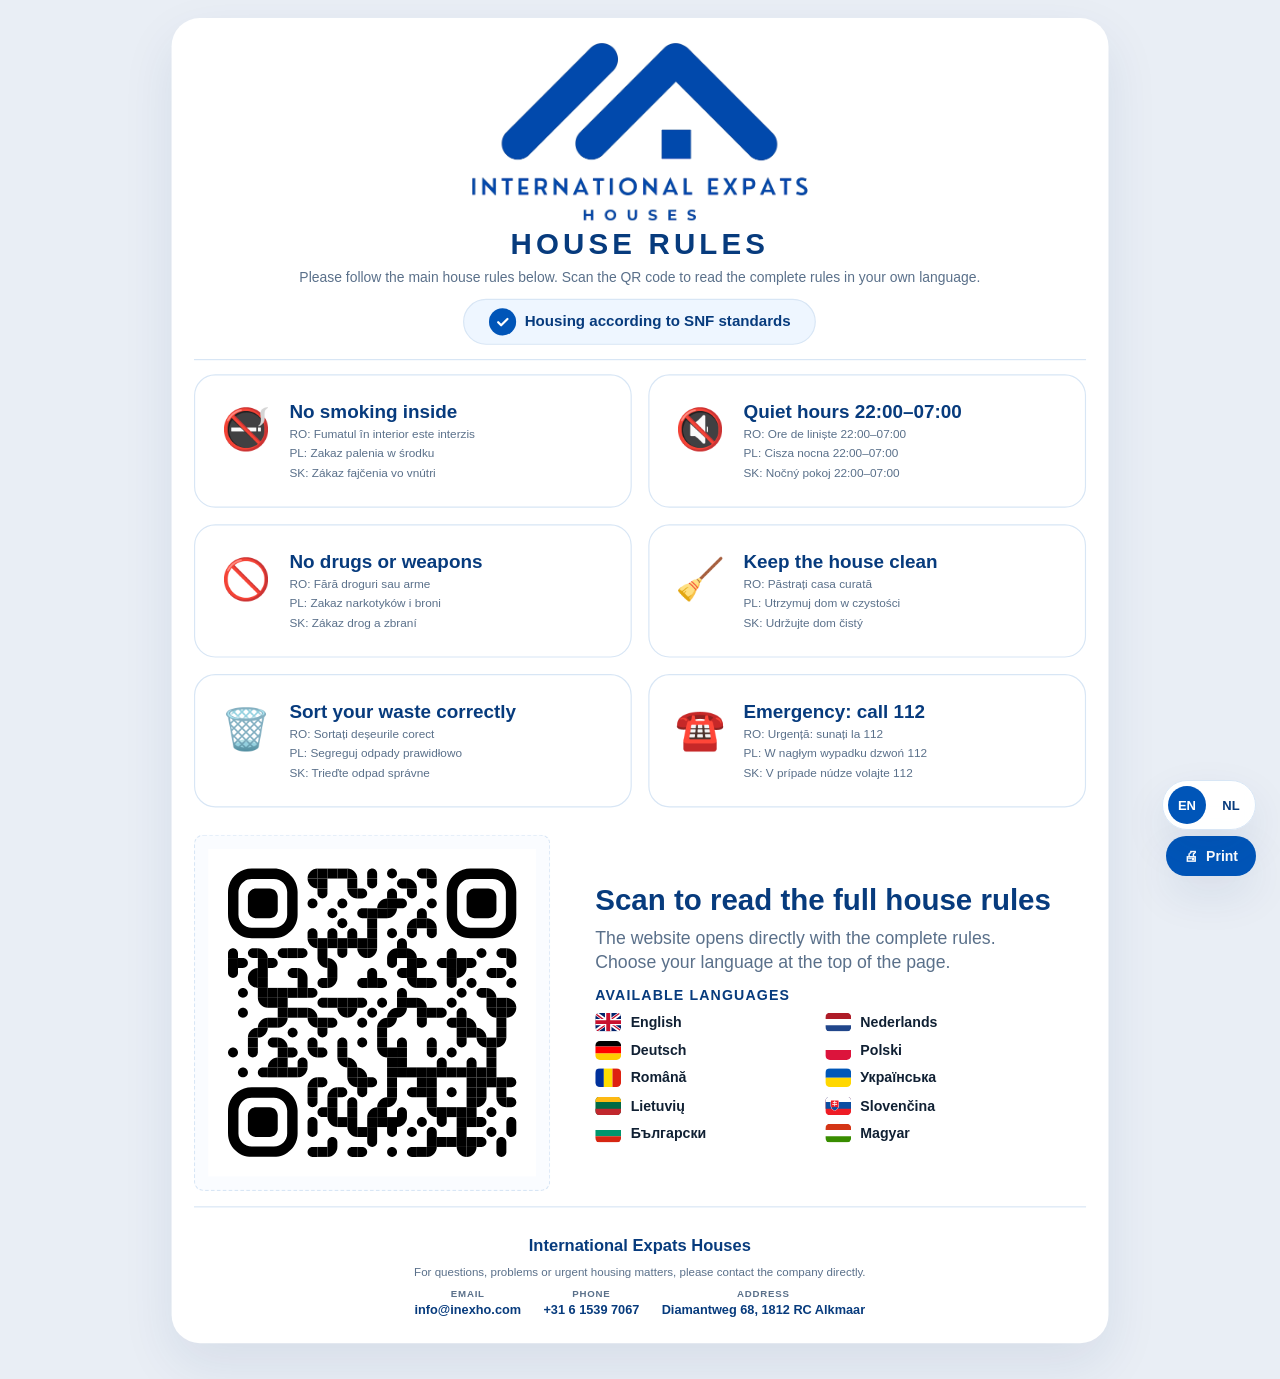
==== poster.html @ bab746df "flag fix" ====
<!doctype html>
<html lang="en">
  <head>
    <meta charset="UTF-8" />
    <meta name="viewport" content="width=device-width, initial-scale=1.0" />
    <link rel="icon" type="image/png" href="assets/favicon.webp" />
    <link rel="apple-touch-icon" href="assets/favicon.webp" />
    <title>Printable House Rules Poster | International Expats Houses</title>
    <style>
      :root {
        --blue: #0055b8;
        --blue-dark: #073b7d;
        --blue-soft: #eef6ff;
        --blue-softer: #f7fbff;
        --line: #d8e6f5;
        --text: #102033;
        --muted: #5a708a;
        --shadow: 0 18px 45px rgba(20, 60, 110, 0.09);
      }
      * {
        box-sizing: border-box;
      }
      html,
      body {
        margin: 0;
        padding: 0;
      }
      body {
        background: #e9eef5;
        font-family: Arial, Helvetica, sans-serif;
        color: var(--text);
      }
      .sheet {
        width: 210mm;
        height: 297mm;
        margin: 18px auto;
        background: #fff;
        padding: 5mm;
        box-shadow: var(--shadow);
        display: flex;
        flex-direction: column;
        gap: 3.2mm;
        overflow: hidden;
        border-radius: 24px;
      }
      .header {
        text-align: center;
        border-bottom: 1.2px solid var(--line);
        padding-bottom: 3.2mm;
        flex: 0 0 auto;
      }
      .logo-frame {
        width: 76mm;
        margin: 0 auto 1.6mm;
        display: grid;
        place-items: center;
        overflow: hidden;
      }
      .logo {
        display: block;
        width: 100%;
        height: 100%;
        object-fit: contain;
        object-position: center;
      }
      .title {
        margin: 0;
        color: var(--blue-dark);
        font-size: 25px;
        line-height: 1;
        letter-spacing: 0.14em;
        text-transform: uppercase;
      }
      .subtitle {
        margin: 2.4mm auto 0;
        max-width: 155mm;
        color: var(--muted);
        font-size: 11.8px;
        line-height: 1.35;
      }
      .qr-image {
        width: 100%;
        height: 100%;
        object-fit: contain;
        padding: 3mm;
      }
      .snf {
        margin: 2.5mm auto 0;
        display: inline-flex;
        align-items: center;
        gap: 2mm;
        padding: 1.8mm 5.5mm;
        border-radius: 999px;
        background: var(--blue-soft);
        color: var(--blue-dark);
        border: 1px solid var(--line);
        font-weight: 800;
        font-size: 12.8px;
        line-height: 1;
      }
      .snf-mark {
        display: inline-grid;
        place-items: center;
        width: 6mm;
        height: 6mm;
        border-radius: 50%;
        background: var(--blue);
        color: #fff;
        font-size: 10.8px;
      }
      .rules-grid {
        display: grid;
        grid-template-columns: 1fr 1fr;
        gap: 3.6mm;
        grid-template-rows: repeat(3, 30mm);
        flex: 0 0 auto;
      }
      .rule-card {
        display: grid;
        grid-template-columns: 42px 1fr;
        column-gap: 16px;
        align-items: center;
        padding: 18px 22px;
        border: 1px solid var(--line);
        border-radius: 18px;
        background: #fff;
      }
      .icon {
        width: 42px;
        height: 42px;
        display: flex;
        justify-content: center;
        align-items: center;
        font-size: 34px;
        line-height: 1;
        transform: translateY(-10px);
      }
      .rule-text {
        display: flex;
        flex-direction: column;
        margin: 0;
        gap: 4px;
      }
      .rule-main {
        font-size: 16px;
        color: var(--blue-dark);
        font-weight: 900;
        line-height: 1.15;
      }
      .rule-translation {
        font-size: 10px;
        color: var(--muted);
        line-height: 1.24;
      }
      .qr-section {
        border-top: none;
        border-bottom: 1.2px solid var(--line);
        padding: 2.8mm 0 3.5mm;
        display: grid;
        grid-template-columns: 80mm 1fr;
        gap: 10mm;
        align-items: center;
        background: transparent;
        flex: 0 0 auto;
      }
      .qr-box {
        width: 80mm;
        height: 80mm;
        border: 1.4px dashed var(--line);
        border-radius: 8px;
        background: #fafcff;
        display: grid;
        place-items: center;
        text-align: center;
        color: var(--muted);
        font-weight: 900;
        font-size: 16.5px;
        line-height: 1.25;
        letter-spacing: 0.03em;
      }
      .scan-title {
        margin: 0;
        color: var(--blue-dark);
        font-size: 25px;
        line-height: 1.12;
      }
      .scan-text {
        margin: 2.4mm 0 3mm;
        color: var(--muted);
        font-size: 15px;
        line-height: 1.35;
        max-width: 90mm;
      }
      .languages-title {
        margin: 0 0 2mm;
        color: var(--blue-dark);
        font-size: 12px;
        font-weight: 900;
        text-transform: uppercase;
        letter-spacing: 0.08em;
      }
      .languages {
        display: grid;
        grid-template-columns: 1fr 1fr;
        gap: 2mm 11mm;
        font-size: 12px;
        font-weight: 800;
        color: var(--text);
        max-width: 92mm;
      }
      .footer {
        padding-top: 3.2mm;
        text-align: center;
        color: var(--muted);
        flex: 0 0 auto;
      }
      .footer-brand {
        margin-bottom: 1.8mm;
      }
      .footer-brand strong {
        display: block;
        color: var(--blue-dark);
        font-size: 14px;
        line-height: 1.2;
        margin-bottom: 0.8mm;
      }
      .footer-brand span {
        font-size: 9.8px;
        line-height: 1.25;
      }
      .contact-list {
        display: flex;
        justify-content: center;
        gap: 5mm;
        flex-wrap: wrap;
      }
      .contact-item {
        font-size: 10.8px;
        line-height: 1.2;
      }
      .contact-label {
        display: block;
        color: var(--muted);
        font-size: 8.2px;
        text-transform: uppercase;
        letter-spacing: 0.08em;
        font-weight: 800;
        margin-bottom: 0.3mm;
      }
      .contact-value {
        font-weight: 800;
        color: var(--blue-dark);
      }
      .poster-controls {
        position: fixed;
        right: 24px;
        bottom: 24px;
        z-index: 50;
        display: flex;
        flex-direction: column;
        align-items: flex-end;
        gap: 6px;
      }
      .language-switch {
        display: flex;
        gap: 6px;
        padding: 5px;
        background: rgba(255, 255, 255, 0.96);
        border: 1px solid var(--line);
        border-radius: 999px;
        box-shadow: var(--shadow);
        backdrop-filter: blur(10px);
      }
      .language-btn,
      .print-btn {
        border: none;
        cursor: pointer;
        font: inherit;
        font-weight: 800;
        transition:
          background 0.2s ease,
          color 0.2s ease,
          transform 0.2s ease;
      }

      .language-btn {
        min-width: 38px;
        height: 38px;
        padding: 0 10px;

        display: flex;
        align-items: center;
        justify-content: center;

        border-radius: 999px;
        background: transparent;
        color: var(--blue-dark);

        font-size: 13px;
        line-height: 1;
      }

      .language-btn.active {
        background: var(--blue);
        color: #fff;
      }

      .print-btn {
        display: flex;
        align-items: center;
        justify-content: center;
        gap: 8px;

        padding: 12px 18px;

        background: var(--blue);
        color: white;

        border-radius: 999px;
        font-size: 14px;
        box-shadow: var(--shadow);
      }

      .print-btn:hover,
      .language-btn:hover {
        transform: translateY(-1px);
      }
      .snf {
        margin: 2.5mm auto 0;
        display: inline-flex;
        align-items: center;
        justify-content: center;
        gap: 2mm;
        padding: 1.8mm 5.5mm;
        border: 1px solid var(--line);
        border-radius: 999px;
        background: var(--blue-soft);
        color: var(--blue-dark);
        font-size: 12.8px;
        font-weight: 800;
        line-height: 1.15;
      }

      .snf-mark {
        width: 6mm;
        height: 6mm;
        flex: 0 0 6mm;
        display: grid;
        place-items: center;
        border-radius: 50%;
        background: var(--blue);
      }

      .snf-mark svg {
        display: block;
        width: 4mm;
        height: 4mm;
        overflow: visible;
      }

      .snf-mark path {
        fill: none;
        stroke: #ffffff;
        stroke-width: 3;
        stroke-linecap: round;
        stroke-linejoin: round;
      }

      .languages span {
        display: flex;
        align-items: center; /* вертикальное центрирование */
        gap: 8px; /* расстояние между флагом и текстом */
      }

      .flag {
        width: 22px;
        height: 16px;
        object-fit: cover;
        border-radius: 4px;
        flex-shrink: 0;
      }
      @media screen and (min-width: 1200px) {
        .sheet {
          transform: scale(1.18);
          transform-origin: top center;
        }
        body {
          padding-bottom: 220px; /* чтобы можно было прокрутить увеличенный лист */
        }
      }
      @media screen and (max-width: 900px) {
        body {
          padding: 14px 14px 96px;
        }
        .sheet {
          width: min(100%, 720px);
          height: auto;
          min-height: 0;
          margin: 0 auto;
          padding: 18px;
          gap: 18px;
          overflow: visible;
          border-radius: 18px;
        }
        .title {
          font-size: clamp(25px, 6vw, 36px);
        }
        .subtitle {
          max-width: 620px;
          font-size: 15px;
        }
        .rules-grid {
          grid-template-columns: 1fr 1fr;
          grid-template-rows: none;
          gap: 12px;
        }
        .rule-card {
          min-height: 145px;
          padding: 18px;
          border-radius: 16px;
        }
        .icon {
          transform: none;
        }
        .rule-main {
          font-size: 17px;
        }
        .rule-translation {
          font-size: 12px;
        }
        .qr-section {
          grid-template-columns: minmax(220px, 42%) 1fr;
          gap: 24px;
        }
        .qr-box {
          width: 100%;
          height: auto;
          aspect-ratio: 1;
        }
        .languages {
          max-width: none;
        }
      }

      @media screen and (max-width: 600px) {
        body {
          padding: 10px 10px 106px;
        }
        .sheet {
          padding: 14px;
          gap: 14px;
          border-radius: 14px;
        }
        .header {
          padding-bottom: 14px;
        }
        .subtitle {
          font-size: 14px;
        }
        .snf {
          font-size: 12px;
          line-height: 1.25;
          border-radius: 14px;
        }
        .rules-grid {
          grid-template-columns: 1fr;
        }
        .rule-card {
          min-height: 0;
          grid-template-columns: 44px 1fr;
          column-gap: 14px;
          padding: 16px;
        }
        .qr-section {
          grid-template-columns: 1fr;
          gap: 18px;
        }
        .qr-box {
          width: min(100%, 320px);
          margin: 0 auto;
        }
        .scan-title {
          font-size: 23px;
        }
        .scan-text {
          font-size: 15px;
          max-width: none;
        }
        .languages {
          grid-template-columns: 1fr 1fr;
          gap: 10px 14px;
          font-size: 13px;
        }
        .contact-list {
          flex-direction: column;
          gap: 10px;
        }
        .poster-controls {
          right: max(12px, env(safe-area-inset-right));
          bottom: max(12px, env(safe-area-inset-bottom));
          gap: 6px;
        }
        .language-switch {
          padding: 4px;
        }
        .language-btn {
          min-width: 34px;
          height: 34px;
          padding: 0 8px;
          font-size: 12px;
        }

        .print-btn {
          padding: 11px 15px;
          font-size: 13px;
        }
      }
      @page {
        size: A4;
        margin: 0;
      }
      @media print {
        html,
        body {
          width: 210mm;
          height: 297mm;
          background: #fff;
        }
        .sheet {
          margin: 0;
          box-shadow: none;
          width: 210mm;
          height: 297mm;
          padding: 5mm;
          overflow: hidden;
        }
        .qr-box {
          border-style: solid;
        }
        .poster-controls {
          display: none !important;
        }
        body {
          padding: 0 !important;
        }
        .snf,
        .snf-mark,
        .snf-mark svg,
        .snf-mark path {
          -webkit-print-color-adjust: exact !important;
          print-color-adjust: exact !important;
        }

        .snf-mark {
          background: #0055b8 !important;
        }

        .snf-mark path {
          stroke: #ffffff !important;
        }
        .sheet {
          border-radius: 0;
        }
      }
    </style>
  </head>
  <body>
    <main class="sheet">
      <header class="header">
        <div class="logo-frame">
          <img
            class="logo"
            src="assets/logoprint.webp"
            alt="International Expats Houses logo"
          />
        </div>
        <h1 class="title" data-i18n="title">House Rules</h1>
        <p class="subtitle" data-i18n="subtitle">
          Please follow the main house rules below. Scan the QR code to read the
          complete rules in your own language.
        </p>
        <div class="snf">
          <span class="snf-mark" aria-hidden="true">
            <svg viewBox="0 0 24 24" focusable="false">
              <path d="M6 12.5l4 4L18.5 8"></path>
            </svg>
          </span>
          <span data-i18n="snf"> Housing according to SNF standards </span>
        </div>
      </header>
      <section class="rules-grid" aria-label="Main house rules">
        <div class="rule-card">
          <span class="icon">🚭</span>
          <div class="rule-text">
            <span class="rule-main" data-i18n="smokingMain"
              >No smoking inside</span
            >
            <span class="rule-translation" data-i18n="smoking_ro"
              >RO: Fumatul în interior este interzis
            </span>
            <span class="rule-translation" data-i18n="smoking_pl"
              >PL: Zakaz palenia wewnątrz</span
            >
            <span class="rule-translation" data-i18n="smoking_sk"
              >SK: Zákaz fajčenia vo vnútri</span
            >
          </div>
        </div>

        <div class="rule-card">
          <span class="icon">🔇</span>
          <div class="rule-text">
            <span class="rule-main" data-i18n="quietMain"
              >Quiet hours 22:00–07:00</span
            >
            <span class="rule-translation" data-i18n="quiet_ro"
              >RO: Ore de liniște 22:00–07:00</span
            >
            <span class="rule-translation" data-i18n="quiet_pl"
              >PL: Cisza nocna 22:00–07:00</span
            >
            <span class="rule-translation" data-i18n="quiet_sk"
              >SK: Nočný pokoj 22:00–07:00</span
            >
          </div>
        </div>

        <div class="rule-card">
          <span class="icon">🚫</span>
          <div class="rule-text">
            <span class="rule-main" data-i18n="drugsMain"
              >No drugs or weapons</span
            >
            <span class="rule-translation" data-i18n="drugs_ro"
              >RO: Fără droguri sau arme
            </span>
            <span class="rule-translation" data-i18n="drugs_pl"
              >PL: Zakaz narkotyków i broni</span
            >
            <span class="rule-translation" data-i18n="drugs_sk"
              >SK: Zákaz drog a zbraní</span
            >
          </div>
        </div>

        <div class="rule-card">
          <span class="icon">🧹</span>
          <div class="rule-text">
            <span class="rule-main" data-i18n="cleanMain"
              >Keep the house clean</span
            >
            <span class="rule-translation" data-i18n="clean_ro"
              >RO: Păstrați casa curată
            </span>
            <span class="rule-translation" data-i18n="clean_pl"
              >PL: Utrzymuj dom w czystości</span
            >
            <span class="rule-translation" data-i18n="clean_sk"
              >SK: Udržujte dom čistý</span
            >
          </div>
        </div>

        <div class="rule-card">
          <span class="icon">🗑️</span>
          <div class="rule-text">
            <span class="rule-main" data-i18n="wasteMain"
              >Sort your waste correctly</span
            >
            <span class="rule-translation" data-i18n="waste_ro"
              >RO: Sortați corect deșeurile
            </span>
            <span class="rule-translation" data-i18n="waste_pl"
              >PL: Segreguj odpady prawidłowo</span
            >
            <span class="rule-translation" data-i18n="waste_sk"
              >SK: Trieďte odpad správne</span
            >
          </div>
        </div>

        <div class="rule-card">
          <span class="icon">☎️</span>
          <div class="rule-text">
            <span class="rule-main" data-i18n="emergencyMain"
              >Emergency: call 112</span
            >
            <span class="rule-translation" data-i18n="emergency_ro"
              >RO: În caz de urgență, sunați la 112</span
            >
            <span class="rule-translation" data-i18n="emergency_pl"
              >PL: W nagłym wypadku dzwoń pod 112</span
            >
            <span class="rule-translation" data-i18n="emergency_sk"
              >SK: V prípade núdze volajte 112</span
            >
          </div>
        </div>
      </section>

      <section class="qr-section" aria-label="QR code and languages">
        <div class="qr-box">
          <img src="assets/qr-code.svg" alt="QR code" class="qr-image" />
        </div>
        <div class="scan">
          <h2 class="scan-title" data-i18n="scanTitle">
            Scan to read the full house rules
          </h2>
          <p class="scan-text" data-i18n="scanText">
            The website opens directly with the complete rules. Choose your
            language at the top of the page.
          </p>
          <p class="languages-title" data-i18n="languagesTitle">
            Available languages
          </p>
          <div class="languages">
            <span
              ><img
                src="assets/icons/gb.svg"
                class="flag"
                alt=""
              />English</span
            >
            <span
              ><img
                src="assets/icons/nl.svg"
                class="flag"
                alt=""
              />Nederlands</span
            >

            <span
              ><img
                src="assets/icons/de.svg"
                class="flag"
                alt=""
              />Deutsch</span
            >
            <span
              ><img src="assets/icons/pl.svg" class="flag" alt="" />Polski</span
            >

            <span
              ><img src="assets/icons/ro.svg" class="flag" alt="" />Română</span
            >
            <span
              ><img
                src="assets/icons/ua.svg"
                class="flag"
                alt=""
              />Українська</span
            >

            <span
              ><img
                src="assets/icons/lt.svg"
                class="flag"
                alt=""
              />Lietuvių</span
            >
            <span
              ><img
                src="assets/icons/sk.svg"
                class="flag"
                alt=""
              />Slovenčina</span
            >

            <span
              ><img
                src="assets/icons/bg.svg"
                class="flag"
                alt=""
              />Български</span
            >
            <span
              ><img src="assets/icons/hu.svg" class="flag" alt="" />Magyar</span
            >
          </div>
        </div>
      </section>

      <footer class="footer">
        <div class="footer-brand">
          <strong>International Expats Houses</strong>
          <span data-i18n="footerText"
            >For questions, problems or urgent housing matters, please contact
            the company directly.</span
          >
        </div>
        <div class="contact-list">
          <div class="contact-item">
            <span class="contact-label">Email</span
            ><span class="contact-value">info@inexho.com</span>
          </div>
          <div class="contact-item">
            <span class="contact-label">Phone</span
            ><span class="contact-value">+31 6 1539 7067</span>
          </div>
          <div class="contact-item">
            <span class="contact-label">Address</span
            ><span class="contact-value">Diamantweg 68, 1812 RC Alkmaar</span>
          </div>
        </div>
      </footer>
    </main>

    <div class="poster-controls" aria-label="Poster controls">
      <div class="language-switch" aria-label="Poster language">
        <button class="language-btn active" type="button" data-lang="en">
          EN
        </button>
        <button class="language-btn" type="button" data-lang="nl">NL</button>
      </div>
      <button class="print-btn" type="button" id="printPoster">
        <span aria-hidden="true">🖨</span>
        <span data-i18n="printButton">Print</span>
      </button>
    </div>
    <script>
      const POSTER_TRANSLATIONS = {
        en: {
          title: "House Rules",
          subtitle:
            "Please follow the main house rules below. Scan the QR code to read the complete rules in your own language.",
          snf: "Housing according to SNF standards",
          smokingMain: "No smoking inside",
          smoking_pl: "PL: Zakaz palenia w środku",
          smoking_ro: "RO: Fumatul în interior este interzis",
          smoking_uk: "UA: Не палити всередині",
          quietMain: "Quiet hours 22:00–07:00",
          quiet_pl: "PL: Cisza nocna 22:00–07:00",
          quiet_ro: "RO: Ore de liniște 22:00–07:00",
          quiet_uk: "UA: Тиша з 22:00 до 07:00",
          drugsMain: "No drugs or weapons",
          drugs_pl: "PL: Zakaz narkotyków i broni",
          drugs_ro: "RO: Fără droguri sau arme",
          drugs_uk: "UA: Заборонені наркотики та зброя",
          cleanMain: "Keep the house clean",
          clean_pl: "PL: Utrzymuj dom w czystości",
          clean_ro: "RO: Păstrați casa curată",
          clean_uk: "UA: Підтримуйте чистоту в будинку",
          wasteMain: "Sort your waste correctly",
          waste_pl: "PL: Segreguj odpady prawidłowo",
          waste_ro: "RO: Sortați deșeurile corect",
          waste_uk: "UA: Сортуйте сміття правильно",
          emergencyMain: "Emergency: call 112",
          emergency_pl: "PL: W nagłym wypadku dzwoń 112",
          emergency_ro: "RO: Urgență: sunați la 112",
          emergency_uk: "UA: У разі небезпеки телефонуйте 112",
          scanTitle: "Scan to read the full house rules",
          scanText:
            "The website opens directly with the complete rules. Choose your language at the top of the page.",
          languagesTitle: "Available languages",
          footerText:
            "For questions, problems or urgent housing matters, please contact the company directly.",
          printButton: "Print",
        },
        nl: {
          title: "Huisregels",
          subtitle:
            "Volg de belangrijkste huisregels hieronder. Scan de QR-code om de volledige regels in uw eigen taal te lezen.",
          snf: "Huisvesting volgens de SNF-normen",
          smokingMain: "Binnen roken is verboden",
          smoking_pl: "PL: Zakaz palenia w środku",
          smoking_ro: "RO: Fumatul în interior este interzis",
          smoking_uk: "UA: Не палити всередині",
          quietMain: "Nachtrust 22:00–07:00",
          quiet_pl: "PL: Cisza nocna 22:00–07:00",
          quiet_ro: "RO: Ore de liniște 22:00–07:00",
          quiet_uk: "UA: Тиша з 22:00 до 07:00",
          drugsMain: "Geen drugs of wapens",
          drugs_pl: "PL: Zakaz narkotyków i broni",
          drugs_ro: "RO: Fără droguri sau arme",
          drugs_uk: "UA: Заборонені наркотики та зброя",
          cleanMain: "Houd de woning schoon",
          clean_pl: "PL: Utrzymuj dom w czystości",
          clean_ro: "RO: Păstrați casa curată",
          clean_uk: "UA: Підтримуйте чистоту в будинку",
          wasteMain: "Scheid afval correct",
          waste_pl: "PL: Segreguj odpady prawidłowo",
          waste_ro: "RO: Sortați deșeurile corect",
          waste_uk: "UA: Сортуйте сміття правильно",
          emergencyMain: "Noodgeval: bel 112",
          emergency_pl: "PL: W nagłym wypadku dzwoń 112",
          emergency_ro: "RO: Urgență: sunați la 112",
          emergency_uk: "UA: У разі небезпеки телефонуйте 112",
          scanTitle: "Scan voor de volledige huisregels",
          scanText:
            "De website opent direct met alle regels. Kies bovenaan de pagina uw taal.",
          languagesTitle: "Beschikbare talen",
          footerText:
            "Neem bij vragen, problemen of urgente woonzaken rechtstreeks contact op met het bedrijf.",
          printButton: "Afdrukken",
        },
      };

      let posterLanguage = localStorage.getItem("posterLanguage") || "en";
      if (!POSTER_TRANSLATIONS[posterLanguage]) posterLanguage = "en";

      function setPosterLanguage(lang) {
        posterLanguage = POSTER_TRANSLATIONS[lang] ? lang : "en";
        localStorage.setItem("posterLanguage", posterLanguage);
        document.documentElement.lang = posterLanguage;
        const dictionary = POSTER_TRANSLATIONS[posterLanguage];
        document.querySelectorAll("[data-i18n]").forEach((element) => {
          const key = element.dataset.i18n;
          if (dictionary[key]) element.textContent = dictionary[key];
        });
        document.querySelectorAll(".language-btn").forEach((button) => {
          button.classList.toggle(
            "active",
            button.dataset.lang === posterLanguage,
          );
          button.setAttribute(
            "aria-pressed",
            button.dataset.lang === posterLanguage ? "true" : "false",
          );
        });
      }

      document.querySelectorAll(".language-btn").forEach((button) => {
        button.addEventListener("click", () =>
          setPosterLanguage(button.dataset.lang),
        );
      });
      document
        .getElementById("printPoster")
        .addEventListener("click", () => window.print());
      setPosterLanguage(posterLanguage);
    </script>
  </body>
</html>
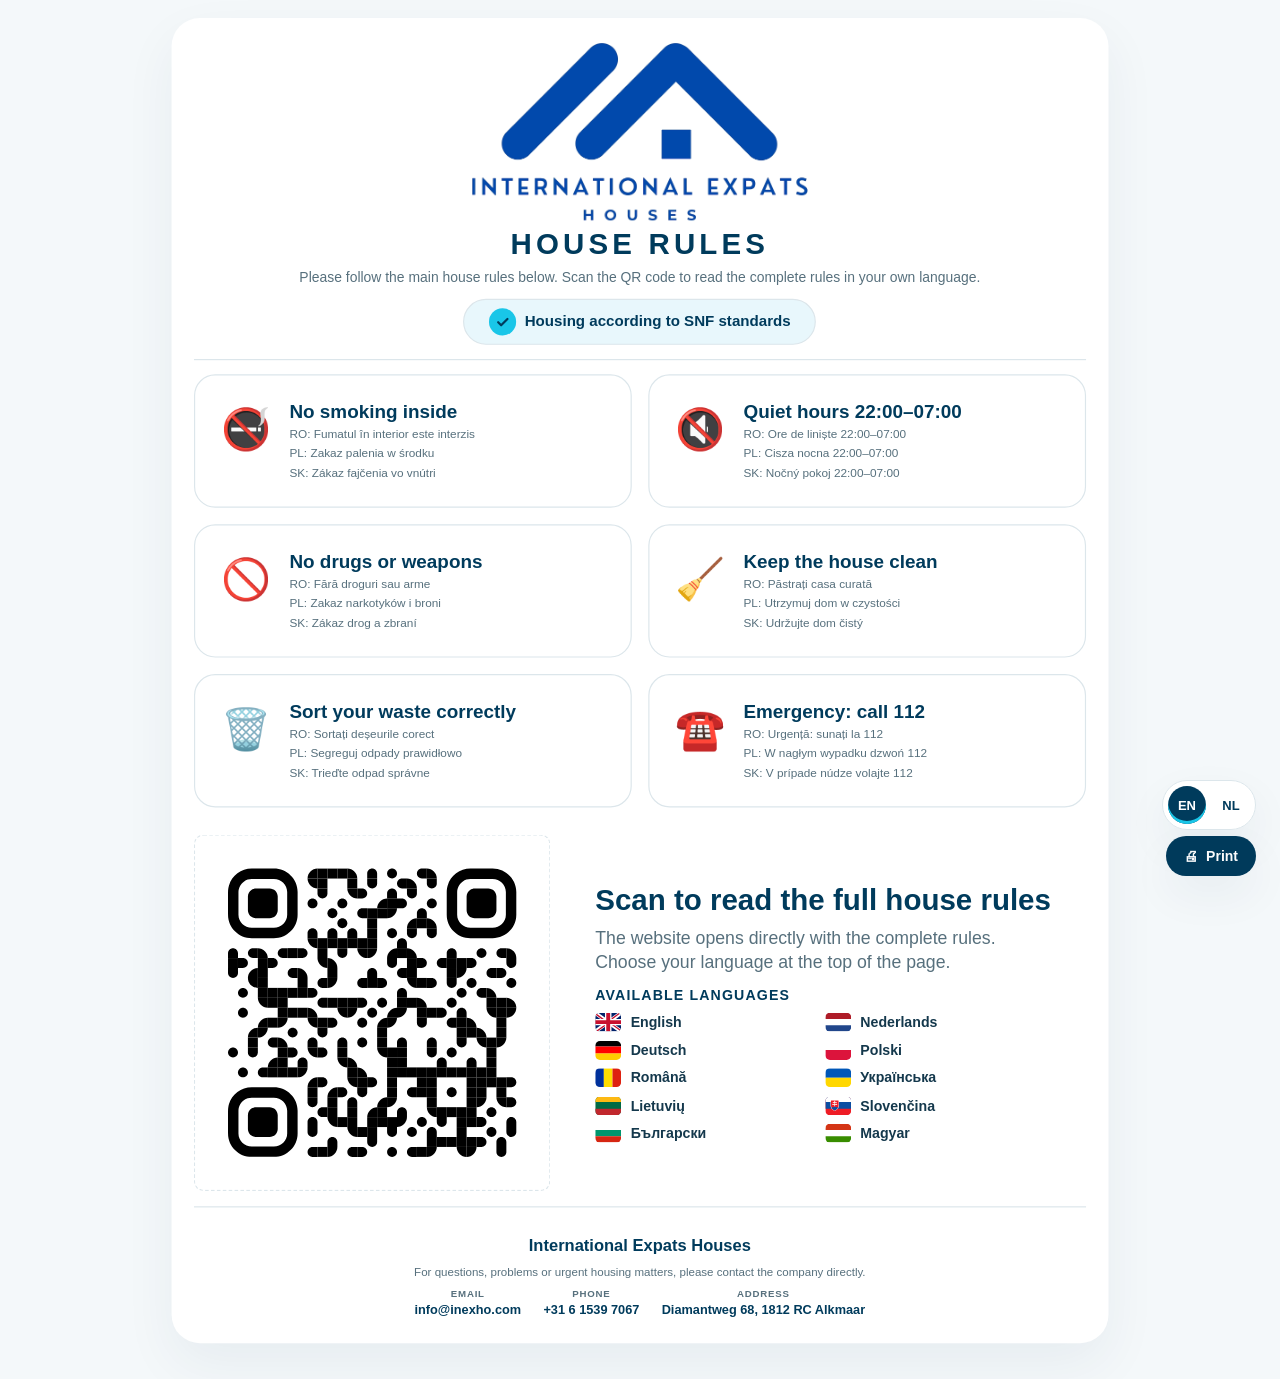
==== commit 617f2642: "Refine House Rules and poster with INEXHO corporate palette" ====
--- a/poster.html
+++ b/poster.html
@@ -8,14 +8,23 @@
     <title>Printable House Rules Poster | International Expats Houses</title>
     <style>
       :root {
-        --blue: #0055b8;
-        --blue-dark: #073b7d;
-        --blue-soft: #eef6ff;
-        --blue-softer: #f7fbff;
-        --line: #d8e6f5;
-        --text: #102033;
-        --muted: #5a708a;
-        --shadow: 0 18px 45px rgba(20, 60, 110, 0.09);
+        /* INEXHO corporate palette, shared with the full House Rules website. */
+        --navy: #003b5c;
+        --cyan: #19c6e8;
+        --ink: #14384c;
+        --muted: #687e89;
+        --paper: #f4f8fa;
+        --line: #dce6eb;
+        --white: #ffffff;
+
+        --text: var(--ink);
+        /* Darkened Muted for readable small translations and contact labels. */
+        --text-soft: #57707d;
+        --accent-soft: #e8f7fc;
+        --navy-hover: #075675;
+        --focus: #008eac;
+        --surface-floating: rgba(255, 255, 255, 0.96);
+        --shadow: 0 18px 45px rgba(0, 59, 92, 0.06);
       }
       * {
         box-sizing: border-box;
@@ -26,7 +35,7 @@
         padding: 0;
       }
       body {
-        background: #e9eef5;
+        background: var(--paper);
         font-family: Arial, Helvetica, sans-serif;
         color: var(--text);
       }
@@ -34,7 +43,7 @@
         width: 210mm;
         height: 297mm;
         margin: 18px auto;
-        background: #fff;
+        background: var(--white);
         padding: 5mm;
         box-shadow: var(--shadow);
         display: flex;
@@ -65,7 +74,7 @@
       }
       .title {
         margin: 0;
-        color: var(--blue-dark);
+        color: var(--navy);
         font-size: 25px;
         line-height: 1;
         letter-spacing: 0.14em;
@@ -74,7 +83,7 @@
       .subtitle {
         margin: 2.4mm auto 0;
         max-width: 155mm;
-        color: var(--muted);
+        color: var(--text-soft);
         font-size: 11.8px;
         line-height: 1.35;
       }
@@ -91,8 +100,8 @@
         gap: 2mm;
         padding: 1.8mm 5.5mm;
         border-radius: 999px;
-        background: var(--blue-soft);
-        color: var(--blue-dark);
+        background: var(--accent-soft);
+        color: var(--navy);
         border: 1px solid var(--line);
         font-weight: 800;
         font-size: 12.8px;
@@ -104,8 +113,8 @@
         width: 6mm;
         height: 6mm;
         border-radius: 50%;
-        background: var(--blue);
-        color: #fff;
+        background: var(--cyan);
+        color: var(--navy);
         font-size: 10.8px;
       }
       .rules-grid {
@@ -123,7 +132,7 @@
         padding: 18px 22px;
         border: 1px solid var(--line);
         border-radius: 18px;
-        background: #fff;
+        background: var(--white);
       }
       .icon {
         width: 42px;
@@ -143,13 +152,13 @@
       }
       .rule-main {
         font-size: 16px;
-        color: var(--blue-dark);
+        color: var(--navy);
         font-weight: 900;
         line-height: 1.15;
       }
       .rule-translation {
         font-size: 10px;
-        color: var(--muted);
+        color: var(--text-soft);
         line-height: 1.24;
       }
       .qr-section {
@@ -168,11 +177,11 @@
         height: 80mm;
         border: 1.4px dashed var(--line);
         border-radius: 8px;
-        background: #fafcff;
+        background: var(--white);
         display: grid;
         place-items: center;
         text-align: center;
-        color: var(--muted);
+        color: var(--text-soft);
         font-weight: 900;
         font-size: 16.5px;
         line-height: 1.25;
@@ -180,20 +189,20 @@
       }
       .scan-title {
         margin: 0;
-        color: var(--blue-dark);
+        color: var(--navy);
         font-size: 25px;
         line-height: 1.12;
       }
       .scan-text {
         margin: 2.4mm 0 3mm;
-        color: var(--muted);
+        color: var(--text-soft);
         font-size: 15px;
         line-height: 1.35;
         max-width: 90mm;
       }
       .languages-title {
         margin: 0 0 2mm;
-        color: var(--blue-dark);
+        color: var(--navy);
         font-size: 12px;
         font-weight: 900;
         text-transform: uppercase;
@@ -211,7 +220,7 @@
       .footer {
         padding-top: 3.2mm;
         text-align: center;
-        color: var(--muted);
+        color: var(--text-soft);
         flex: 0 0 auto;
       }
       .footer-brand {
@@ -219,7 +228,7 @@
       }
       .footer-brand strong {
         display: block;
-        color: var(--blue-dark);
+        color: var(--navy);
         font-size: 14px;
         line-height: 1.2;
         margin-bottom: 0.8mm;
@@ -240,7 +249,7 @@
       }
       .contact-label {
         display: block;
-        color: var(--muted);
+        color: var(--text-soft);
         font-size: 8.2px;
         text-transform: uppercase;
         letter-spacing: 0.08em;
@@ -249,7 +258,7 @@
       }
       .contact-value {
         font-weight: 800;
-        color: var(--blue-dark);
+        color: var(--navy);
       }
       .poster-controls {
         position: fixed;
@@ -265,7 +274,7 @@
         display: flex;
         gap: 6px;
         padding: 5px;
-        background: rgba(255, 255, 255, 0.96);
+        background: var(--surface-floating);
         border: 1px solid var(--line);
         border-radius: 999px;
         box-shadow: var(--shadow);
@@ -294,15 +303,26 @@
 
         border-radius: 999px;
         background: transparent;
-        color: var(--blue-dark);
+        color: var(--navy);
 
         font-size: 13px;
         line-height: 1;
       }
 
+      .language-btn:hover {
+        background: var(--accent-soft);
+      }
+
       .language-btn.active {
-        background: var(--blue);
-        color: #fff;
+        background: var(--navy);
+        color: var(--white);
+        box-shadow: inset 0 -3px 0 var(--cyan);
+      }
+
+      .language-btn:focus-visible,
+      .print-btn:focus-visible {
+        outline: 3px solid var(--focus);
+        outline-offset: 3px;
       }
 
       .print-btn {
@@ -313,12 +333,17 @@
 
         padding: 12px 18px;
 
-        background: var(--blue);
-        color: white;
+        background: var(--navy);
+        color: var(--white);
 
         border-radius: 999px;
         font-size: 14px;
         box-shadow: var(--shadow);
+      }
+
+      .print-btn:hover,
+      .language-btn.active:hover {
+        background: var(--navy-hover);
       }
 
       .print-btn:hover,
@@ -334,8 +359,8 @@
         padding: 1.8mm 5.5mm;
         border: 1px solid var(--line);
         border-radius: 999px;
-        background: var(--blue-soft);
-        color: var(--blue-dark);
+        background: var(--accent-soft);
+        color: var(--navy);
         font-size: 12.8px;
         font-weight: 800;
         line-height: 1.15;
@@ -348,7 +373,7 @@
         display: grid;
         place-items: center;
         border-radius: 50%;
-        background: var(--blue);
+        background: var(--cyan);
       }
 
       .snf-mark svg {
@@ -360,7 +385,7 @@
 
       .snf-mark path {
         fill: none;
-        stroke: #ffffff;
+        stroke: var(--navy);
         stroke-width: 3;
         stroke-linecap: round;
         stroke-linejoin: round;
@@ -524,7 +549,7 @@
         body {
           width: 210mm;
           height: 297mm;
-          background: #fff;
+          background: var(--white);
         }
         .sheet {
           margin: 0;
@@ -552,11 +577,11 @@
         }
 
         .snf-mark {
-          background: #0055b8 !important;
+          background: var(--cyan) !important;
         }
 
         .snf-mark path {
-          stroke: #ffffff !important;
+          stroke: var(--navy) !important;
         }
         .sheet {
           border-radius: 0;
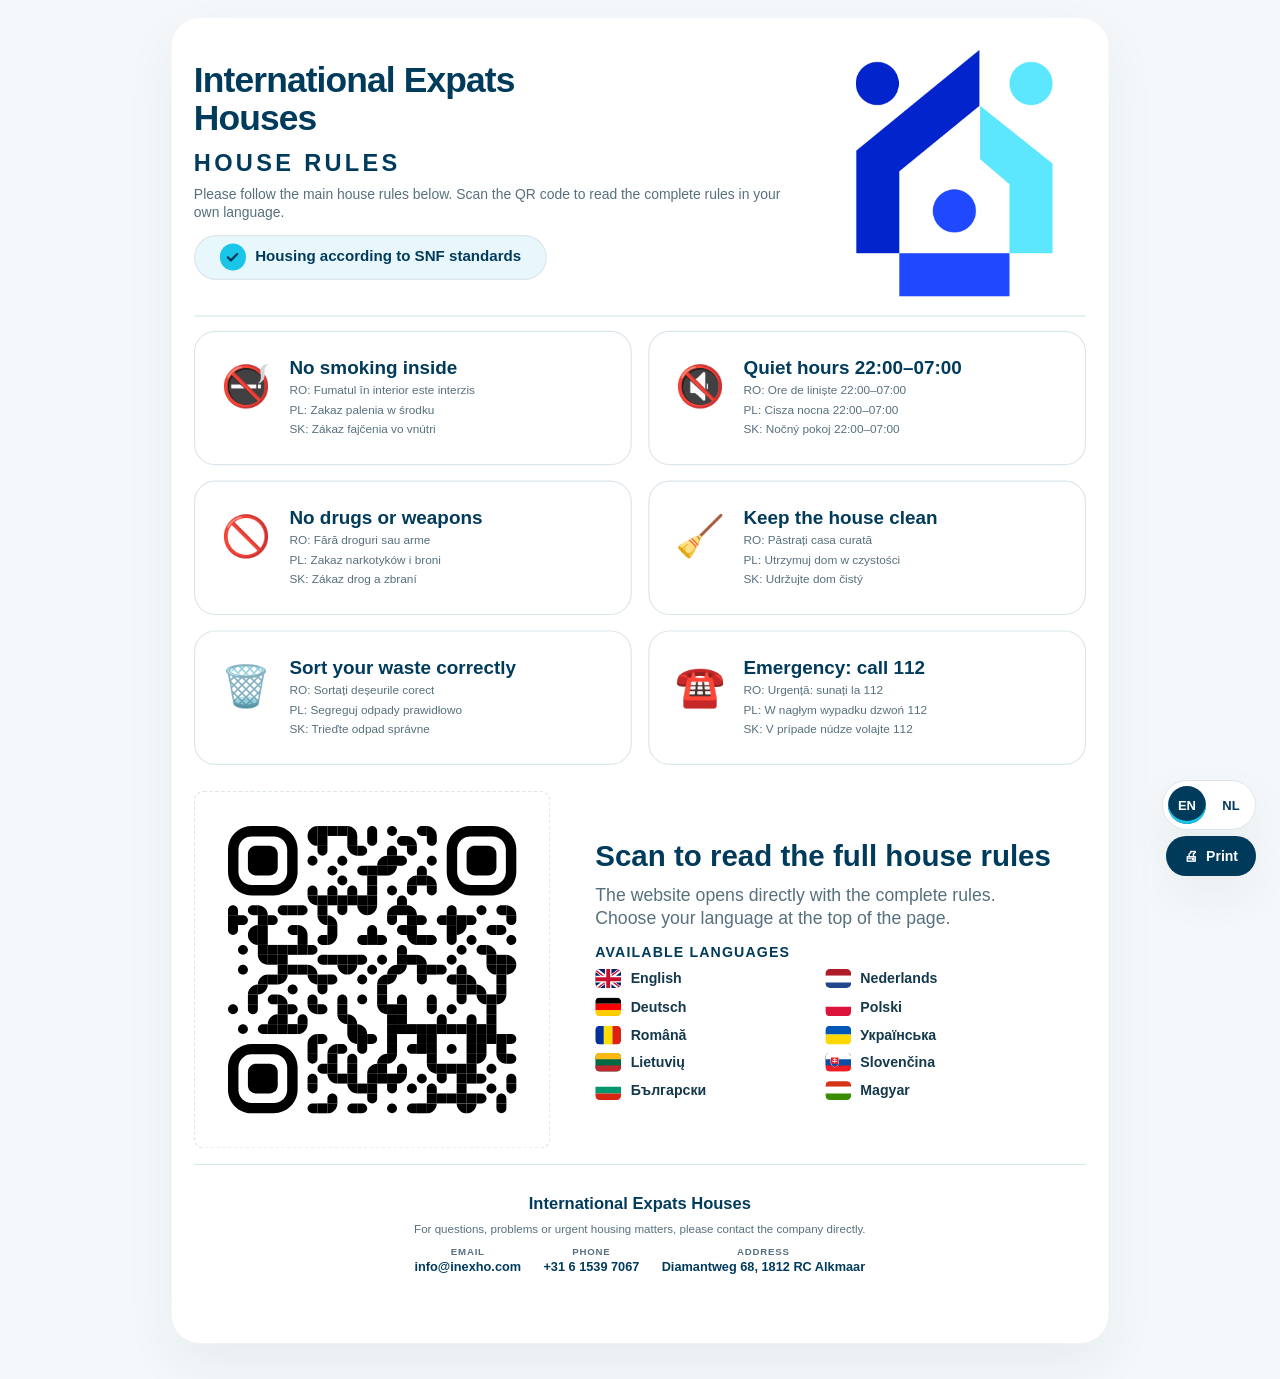
==== commit 6482718c: "Update INEXHO logos, poster header, and favicon" ====
--- a/poster.html
+++ b/poster.html
@@ -3,8 +3,8 @@
   <head>
     <meta charset="UTF-8" />
     <meta name="viewport" content="width=device-width, initial-scale=1.0" />
-    <link rel="icon" type="image/png" href="assets/favicon.webp" />
-    <link rel="apple-touch-icon" href="assets/favicon.webp" />
+    <link rel="icon" type="image/webp" href="assets/slogo.webp" />
+    <link rel="apple-touch-icon" href="assets/slogo.webp" />
     <title>Printable House Rules Poster | International Expats Houses</title>
     <style>
       :root {
@@ -53,35 +53,53 @@
         border-radius: 24px;
       }
       .header {
-        text-align: center;
+        display: grid;
+        grid-template-columns: minmax(0, 7fr) minmax(0, 3fr);
+        gap: 5mm;
+        align-items: center;
+        text-align: left;
         border-bottom: 1.2px solid var(--line);
         padding-bottom: 3.2mm;
         flex: 0 0 auto;
       }
+      .header-copy {
+        min-width: 0;
+      }
+      .company-name {
+        max-width: 20ch;
+        margin: 0 0 3mm;
+        color: var(--navy);
+        font-size: 30px;
+        font-weight: 800;
+        line-height: 1.08;
+        letter-spacing: -0.025em;
+      }
       .logo-frame {
-        width: 76mm;
-        margin: 0 auto 1.6mm;
-        display: grid;
-        place-items: center;
+        position: relative;
+        width: 100%;
+        aspect-ratio: 1;
         overflow: hidden;
       }
       .logo {
+        /* Keep the supplied image intact and account for its transparent padding. */
+        position: absolute;
+        inset: -15%;
         display: block;
-        width: 100%;
-        height: 100%;
+        width: 130%;
+        height: 130%;
         object-fit: contain;
         object-position: center;
       }
       .title {
         margin: 0;
         color: var(--navy);
-        font-size: 25px;
+        font-size: 20px;
         line-height: 1;
         letter-spacing: 0.14em;
         text-transform: uppercase;
       }
       .subtitle {
-        margin: 2.4mm auto 0;
+        margin: 2.4mm 0 0;
         max-width: 155mm;
         color: var(--text-soft);
         font-size: 11.8px;
@@ -94,7 +112,7 @@
         padding: 3mm;
       }
       .snf {
-        margin: 2.5mm auto 0;
+        margin: 2.5mm 0 0;
         display: inline-flex;
         align-items: center;
         gap: 2mm;
@@ -351,7 +369,8 @@
         transform: translateY(-1px);
       }
       .snf {
-        margin: 2.5mm auto 0;
+        max-width: 100%;
+        margin: 2.5mm 0 0;
         display: inline-flex;
         align-items: center;
         justify-content: center;
@@ -427,8 +446,11 @@
           overflow: visible;
           border-radius: 18px;
         }
+        .company-name {
+          font-size: clamp(18px, 3.5vw, 30px);
+        }
         .title {
-          font-size: clamp(25px, 6vw, 36px);
+          font-size: clamp(16px, 2.5vw, 22px);
         }
         .subtitle {
           max-width: 620px;
@@ -477,6 +499,8 @@
           border-radius: 14px;
         }
         .header {
+          gap: 12px;
+          align-items: start;
           padding-bottom: 14px;
         }
         .subtitle {
@@ -592,25 +616,28 @@
   <body>
     <main class="sheet">
       <header class="header">
+        <div class="header-copy">
+          <p class="company-name">International Expats Houses</p>
+          <h1 class="title" data-i18n="title">House Rules</h1>
+          <p class="subtitle" data-i18n="subtitle">
+            Please follow the main house rules below. Scan the QR code to read the
+            complete rules in your own language.
+          </p>
+          <div class="snf">
+            <span class="snf-mark" aria-hidden="true">
+              <svg viewBox="0 0 24 24" focusable="false">
+                <path d="M6 12.5l4 4L18.5 8"></path>
+              </svg>
+            </span>
+            <span data-i18n="snf"> Housing according to SNF standards </span>
+          </div>
+        </div>
         <div class="logo-frame">
           <img
             class="logo"
             src="assets/logoprint.webp"
             alt="International Expats Houses logo"
           />
-        </div>
-        <h1 class="title" data-i18n="title">House Rules</h1>
-        <p class="subtitle" data-i18n="subtitle">
-          Please follow the main house rules below. Scan the QR code to read the
-          complete rules in your own language.
-        </p>
-        <div class="snf">
-          <span class="snf-mark" aria-hidden="true">
-            <svg viewBox="0 0 24 24" focusable="false">
-              <path d="M6 12.5l4 4L18.5 8"></path>
-            </svg>
-          </span>
-          <span data-i18n="snf"> Housing according to SNF standards </span>
         </div>
       </header>
       <section class="rules-grid" aria-label="Main house rules">
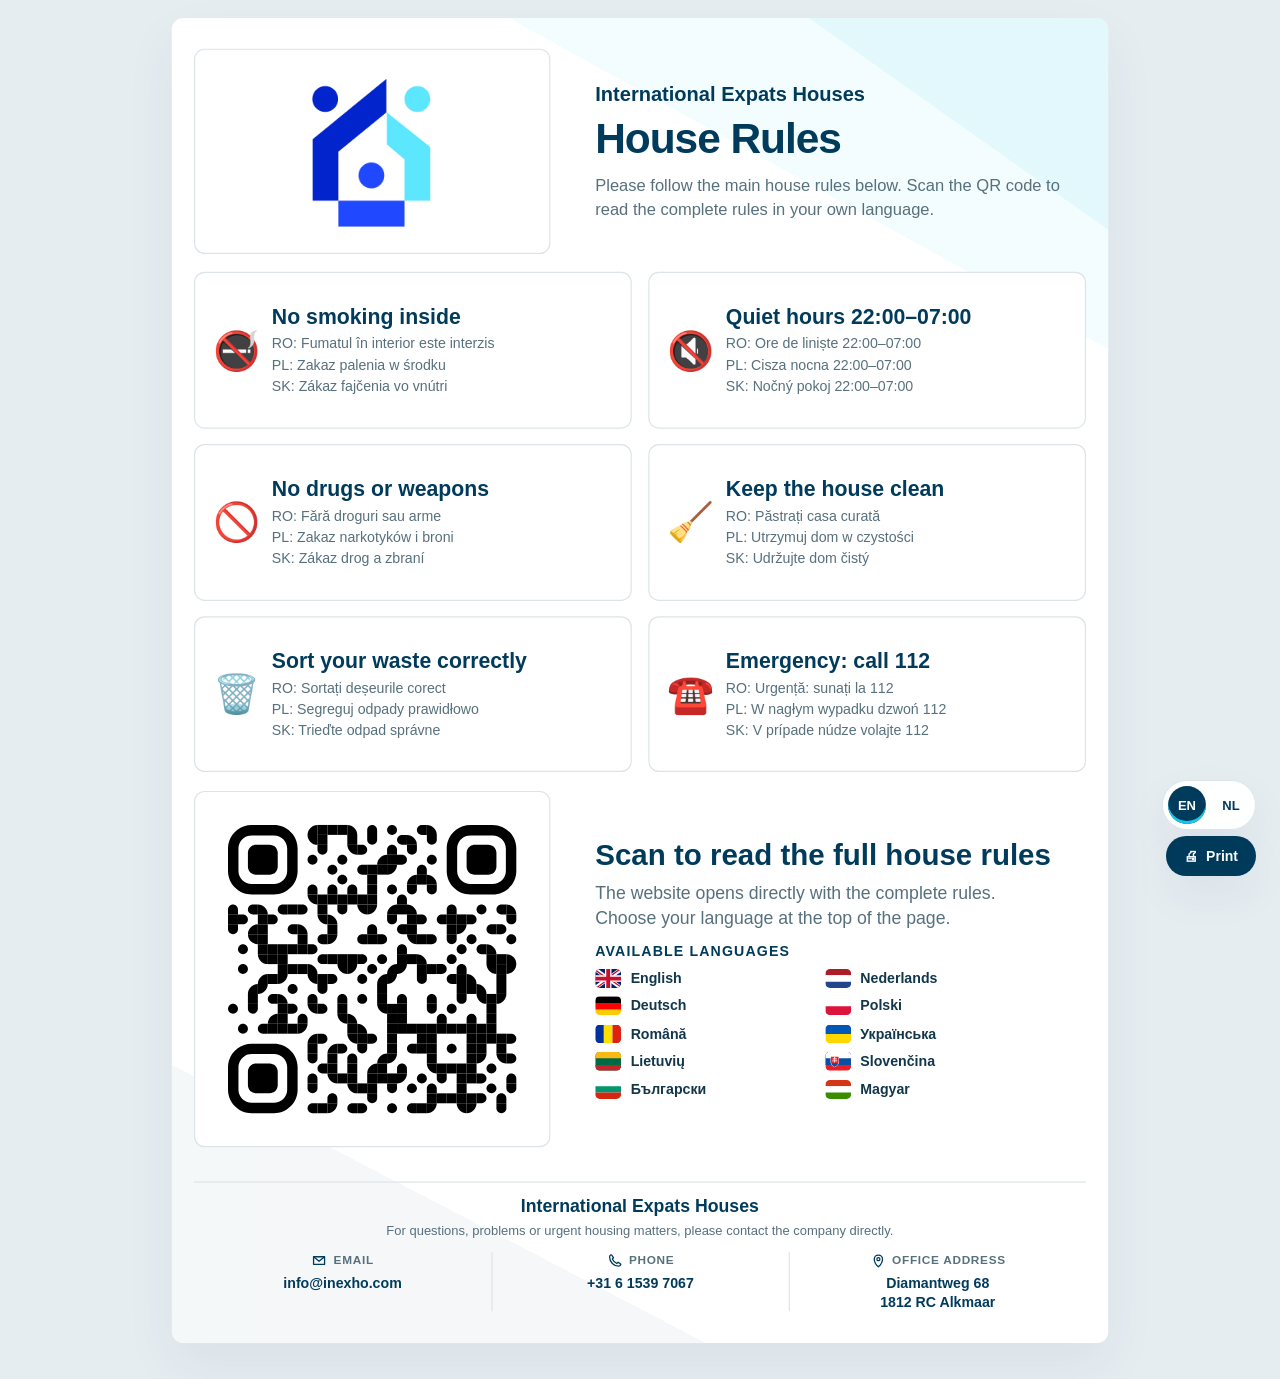
==== commit 08731024: "Redesign the bilingual A4 house rules poster for print" ====
--- a/poster.html
+++ b/poster.html
@@ -8,17 +8,13 @@
     <title>Printable House Rules Poster | International Expats Houses</title>
     <style>
       :root {
-        /* INEXHO corporate palette, shared with the full House Rules website. */
         --navy: #003b5c;
         --cyan: #19c6e8;
-        --ink: #14384c;
-        --muted: #687e89;
-        --paper: #f4f8fa;
-        --line: #dce6eb;
+        --ink: #12364a;
+        --page-bg: #e6edf1;
+        --line: #dde4e8;
         --white: #ffffff;
 
-        --text: var(--ink);
-        /* Darkened Muted for readable small translations and contact labels. */
         --text-soft: #57707d;
         --accent-soft: #e8f7fc;
         --navy-hover: #075675;
@@ -35,175 +31,122 @@
         padding: 0;
       }
       body {
-        background: var(--paper);
+        background: var(--page-bg);
         font-family: Arial, Helvetica, sans-serif;
-        color: var(--text);
+        color: var(--ink);
       }
       .sheet {
         width: 210mm;
-        height: 297mm;
+        min-height: 297mm;
         margin: 18px auto;
-        background: var(--white);
-        padding: 5mm;
+        /* Each pair of identical stops gives the corner cut a straight edge. */
+        background:
+          linear-gradient(to bottom left, rgb(25 198 232 / 7%) 50%, transparent 50%) top right / 32% 16% no-repeat,
+          linear-gradient(to bottom left, rgb(25 198 232 / 5%) 50%, transparent 50%) top right / 64% 25% no-repeat,
+          linear-gradient(to top right, rgb(0 59 92 / 4%) 50%, transparent 50%) bottom left / 57% 21% no-repeat,
+          var(--white);
+        padding: 7mm 5mm;
         box-shadow: var(--shadow);
+        border-radius: 10px;
         display: flex;
         flex-direction: column;
-        gap: 3.2mm;
-        overflow: hidden;
-        border-radius: 24px;
-      }
-      .header {
+        gap: 4mm;
+      }
+      .header,
+      .qr-section {
         display: grid;
-        grid-template-columns: minmax(0, 7fr) minmax(0, 3fr);
-        gap: 5mm;
+        grid-template-columns: 80mm minmax(0, 1fr);
+        column-gap: 10mm;
         align-items: center;
-        text-align: left;
-        border-bottom: 1.2px solid var(--line);
-        padding-bottom: 3.2mm;
-        flex: 0 0 auto;
-      }
-      .header-copy {
-        min-width: 0;
+      }
+      .logo-frame,
+      .qr-box {
+        width: 100%;
+        background: var(--white);
+        border: 1px solid var(--line);
+        border-radius: 9px;
+        display: grid;
+        place-items: center;
+      }
+      .logo-frame {
+        height: 46mm;
+      }
+      .logo {
+        /* The square asset includes its own clear space around the mark. */
+        display: block;
+        width: 100%;
+        height: 100%;
+        min-height: 0;
+        object-fit: contain;
       }
       .company-name {
-        max-width: 20ch;
-        margin: 0 0 3mm;
+        margin: 0 0 2mm;
         color: var(--navy);
-        font-size: 30px;
-        font-weight: 800;
-        line-height: 1.08;
-        letter-spacing: -0.025em;
-      }
-      .logo-frame {
-        position: relative;
-        width: 100%;
-        aspect-ratio: 1;
-        overflow: hidden;
-      }
-      .logo {
-        /* Keep the supplied image intact and account for its transparent padding. */
-        position: absolute;
-        inset: -15%;
-        display: block;
-        width: 130%;
-        height: 130%;
-        object-fit: contain;
-        object-position: center;
+        font-size: 17px;
+        font-weight: 600;
+        line-height: 1.25;
       }
       .title {
         margin: 0;
         color: var(--navy);
-        font-size: 20px;
-        line-height: 1;
-        letter-spacing: 0.14em;
-        text-transform: uppercase;
+        font-size: 36px;
+        font-weight: 700;
+        line-height: 1.05;
+        letter-spacing: -0.025em;
       }
       .subtitle {
-        margin: 2.4mm 0 0;
-        max-width: 155mm;
+        margin: 3mm 0 0;
         color: var(--text-soft);
-        font-size: 11.8px;
-        line-height: 1.35;
-      }
-      .qr-image {
-        width: 100%;
-        height: 100%;
-        object-fit: contain;
-        padding: 3mm;
-      }
-      .snf {
-        margin: 2.5mm 0 0;
-        display: inline-flex;
-        align-items: center;
-        gap: 2mm;
-        padding: 1.8mm 5.5mm;
-        border-radius: 999px;
-        background: var(--accent-soft);
-        color: var(--navy);
-        border: 1px solid var(--line);
-        font-weight: 800;
-        font-size: 12.8px;
-        line-height: 1;
-      }
-      .snf-mark {
-        display: inline-grid;
-        place-items: center;
-        width: 6mm;
-        height: 6mm;
-        border-radius: 50%;
-        background: var(--cyan);
-        color: var(--navy);
-        font-size: 10.8px;
+        font-size: 14px;
+        line-height: 1.45;
       }
       .rules-grid {
         display: grid;
-        grid-template-columns: 1fr 1fr;
+        grid-template-columns: repeat(2, minmax(0, 1fr));
+        grid-auto-rows: minmax(35mm, auto);
         gap: 3.6mm;
-        grid-template-rows: repeat(3, 30mm);
-        flex: 0 0 auto;
       }
       .rule-card {
         display: grid;
-        grid-template-columns: 42px 1fr;
-        column-gap: 16px;
+        grid-template-columns: 38px minmax(0, 1fr);
+        column-gap: 12px;
         align-items: center;
-        padding: 18px 22px;
+        padding: 3mm 4mm;
+        background: var(--white);
         border: 1px solid var(--line);
-        border-radius: 18px;
-        background: var(--white);
+        border-radius: 9px;
       }
       .icon {
-        width: 42px;
-        height: 42px;
-        display: flex;
-        justify-content: center;
-        align-items: center;
-        font-size: 34px;
+        text-align: center;
+        font-size: 32px;
         line-height: 1;
-        transform: translateY(-10px);
       }
       .rule-text {
         display: flex;
         flex-direction: column;
-        margin: 0;
-        gap: 4px;
+        gap: 3px;
       }
       .rule-main {
-        font-size: 16px;
+        margin-bottom: 2px;
         color: var(--navy);
-        font-weight: 900;
-        line-height: 1.15;
+        font-size: 18px;
+        font-weight: 700;
+        line-height: 1.16;
       }
       .rule-translation {
-        font-size: 10px;
+        font-size: 12px;
         color: var(--text-soft);
-        line-height: 1.24;
-      }
-      .qr-section {
-        border-top: none;
-        border-bottom: 1.2px solid var(--line);
-        padding: 2.8mm 0 3.5mm;
-        display: grid;
-        grid-template-columns: 80mm 1fr;
-        gap: 10mm;
-        align-items: center;
-        background: transparent;
-        flex: 0 0 auto;
+        line-height: 1.25;
       }
       .qr-box {
-        width: 80mm;
-        height: 80mm;
-        border: 1.4px dashed var(--line);
-        border-radius: 8px;
-        background: var(--white);
-        display: grid;
-        place-items: center;
-        text-align: center;
-        color: var(--text-soft);
-        font-weight: 900;
-        font-size: 16.5px;
-        line-height: 1.25;
-        letter-spacing: 0.03em;
+        aspect-ratio: 1;
+      }
+      .qr-image {
+        display: block;
+        width: 100%;
+        height: 100%;
+        padding: 3mm;
+        object-fit: contain;
       }
       .scan-title {
         margin: 0;
@@ -232,51 +175,69 @@
         gap: 2mm 11mm;
         font-size: 12px;
         font-weight: 800;
-        color: var(--text);
+        color: var(--ink);
         max-width: 92mm;
       }
       .footer {
-        padding-top: 3.2mm;
+        margin-top: auto;
+        border-top: 1px solid var(--line);
+        padding-top: 3mm;
         text-align: center;
         color: var(--text-soft);
-        flex: 0 0 auto;
-      }
-      .footer-brand {
-        margin-bottom: 1.8mm;
       }
       .footer-brand strong {
         display: block;
         color: var(--navy);
-        font-size: 14px;
+        font-size: 15px;
+        font-weight: 600;
         line-height: 1.2;
-        margin-bottom: 0.8mm;
       }
       .footer-brand span {
-        font-size: 9.8px;
-        line-height: 1.25;
+        display: block;
+        margin-top: 1mm;
+        font-size: 11px;
+        line-height: 1.35;
       }
       .contact-list {
+        display: grid;
+        grid-template-columns: repeat(3, minmax(0, 1fr));
+        margin-top: 3mm;
+      }
+      .contact-item {
+        padding-inline: 2mm;
+      }
+      .contact-item + .contact-item {
+        border-inline-start: 1px solid var(--line);
+      }
+      .contact-label {
         display: flex;
+        align-items: center;
         justify-content: center;
-        gap: 5mm;
-        flex-wrap: wrap;
-      }
-      .contact-item {
-        font-size: 10.8px;
-        line-height: 1.2;
-      }
-      .contact-label {
+        gap: 5px;
+        font-size: 10px;
+        font-weight: 600;
+        line-height: 1.3;
+        text-transform: uppercase;
+        letter-spacing: 0.06em;
+      }
+      .contact-label svg {
+        width: 14px;
+        height: 14px;
+        flex: none;
+        color: var(--navy);
+        fill: none;
+        stroke: currentColor;
+        stroke-width: 1.9;
+        stroke-linecap: round;
+        stroke-linejoin: round;
+      }
+      .contact-value {
         display: block;
-        color: var(--text-soft);
-        font-size: 8.2px;
-        text-transform: uppercase;
-        letter-spacing: 0.08em;
-        font-weight: 800;
-        margin-bottom: 0.3mm;
-      }
-      .contact-value {
-        font-weight: 800;
+        margin-top: 1mm;
         color: var(--navy);
+        font-size: 12px;
+        font-weight: 600;
+        line-height: 1.35;
       }
       .poster-controls {
         position: fixed;
@@ -368,48 +329,6 @@
       .language-btn:hover {
         transform: translateY(-1px);
       }
-      .snf {
-        max-width: 100%;
-        margin: 2.5mm 0 0;
-        display: inline-flex;
-        align-items: center;
-        justify-content: center;
-        gap: 2mm;
-        padding: 1.8mm 5.5mm;
-        border: 1px solid var(--line);
-        border-radius: 999px;
-        background: var(--accent-soft);
-        color: var(--navy);
-        font-size: 12.8px;
-        font-weight: 800;
-        line-height: 1.15;
-      }
-
-      .snf-mark {
-        width: 6mm;
-        height: 6mm;
-        flex: 0 0 6mm;
-        display: grid;
-        place-items: center;
-        border-radius: 50%;
-        background: var(--cyan);
-      }
-
-      .snf-mark svg {
-        display: block;
-        width: 4mm;
-        height: 4mm;
-        overflow: visible;
-      }
-
-      .snf-mark path {
-        fill: none;
-        stroke: var(--navy);
-        stroke-width: 3;
-        stroke-linecap: round;
-        stroke-linejoin: round;
-      }
-
       .languages span {
         display: flex;
         align-items: center; /* вертикальное центрирование */
@@ -438,51 +357,19 @@
         }
         .sheet {
           width: min(100%, 720px);
-          height: auto;
           min-height: 0;
           margin: 0 auto;
           padding: 18px;
           gap: 18px;
-          overflow: visible;
-          border-radius: 18px;
-        }
-        .company-name {
-          font-size: clamp(18px, 3.5vw, 30px);
-        }
-        .title {
-          font-size: clamp(16px, 2.5vw, 22px);
-        }
-        .subtitle {
-          max-width: 620px;
-          font-size: 15px;
+        }
+        .header,
+        .qr-section {
+          grid-template-columns: minmax(0, 42%) minmax(0, 1fr);
+          column-gap: 24px;
         }
         .rules-grid {
-          grid-template-columns: 1fr 1fr;
-          grid-template-rows: none;
+          grid-auto-rows: auto;
           gap: 12px;
-        }
-        .rule-card {
-          min-height: 145px;
-          padding: 18px;
-          border-radius: 16px;
-        }
-        .icon {
-          transform: none;
-        }
-        .rule-main {
-          font-size: 17px;
-        }
-        .rule-translation {
-          font-size: 12px;
-        }
-        .qr-section {
-          grid-template-columns: minmax(220px, 42%) 1fr;
-          gap: 24px;
-        }
-        .qr-box {
-          width: 100%;
-          height: auto;
-          aspect-ratio: 1;
         }
         .languages {
           max-width: none;
@@ -498,31 +385,25 @@
           gap: 14px;
           border-radius: 14px;
         }
-        .header {
-          gap: 12px;
-          align-items: start;
-          padding-bottom: 14px;
-        }
-        .subtitle {
-          font-size: 14px;
-        }
-        .snf {
-          font-size: 12px;
-          line-height: 1.25;
-          border-radius: 14px;
+        .header,
+        .qr-section {
+          grid-template-columns: minmax(0, 1fr);
+          gap: 16px;
+        }
+        .header-copy {
+          text-align: center;
+        }
+        .logo-frame {
+          height: 112px;
+        }
+        .title {
+          font-size: 32px;
         }
         .rules-grid {
-          grid-template-columns: 1fr;
+          grid-template-columns: minmax(0, 1fr);
         }
         .rule-card {
-          min-height: 0;
-          grid-template-columns: 44px 1fr;
-          column-gap: 14px;
-          padding: 16px;
-        }
-        .qr-section {
-          grid-template-columns: 1fr;
-          gap: 18px;
+          padding: 14px;
         }
         .qr-box {
           width: min(100%, 320px);
@@ -532,17 +413,18 @@
           font-size: 23px;
         }
         .scan-text {
-          font-size: 15px;
           max-width: none;
         }
         .languages {
-          grid-template-columns: 1fr 1fr;
           gap: 10px 14px;
           font-size: 13px;
         }
         .contact-list {
-          flex-direction: column;
-          gap: 10px;
+          grid-template-columns: 1fr;
+          row-gap: 12px;
+        }
+        .contact-item + .contact-item {
+          border: 0;
         }
         .poster-controls {
           right: max(12px, env(safe-area-inset-right));
@@ -569,46 +451,16 @@
         margin: 0;
       }
       @media print {
-        html,
         body {
-          width: 210mm;
-          height: 297mm;
           background: var(--white);
         }
         .sheet {
           margin: 0;
           box-shadow: none;
-          width: 210mm;
-          height: 297mm;
-          padding: 5mm;
-          overflow: hidden;
-        }
-        .qr-box {
-          border-style: solid;
+          border-radius: 0;
         }
         .poster-controls {
-          display: none !important;
-        }
-        body {
-          padding: 0 !important;
-        }
-        .snf,
-        .snf-mark,
-        .snf-mark svg,
-        .snf-mark path {
-          -webkit-print-color-adjust: exact !important;
-          print-color-adjust: exact !important;
-        }
-
-        .snf-mark {
-          background: var(--cyan) !important;
-        }
-
-        .snf-mark path {
-          stroke: var(--navy) !important;
-        }
-        .sheet {
-          border-radius: 0;
+          display: none;
         }
       }
     </style>
@@ -616,6 +468,13 @@
   <body>
     <main class="sheet">
       <header class="header">
+        <div class="logo-frame">
+          <img
+            class="logo"
+            src="assets/logoprint.webp"
+            alt="International Expats Houses logo"
+          />
+        </div>
         <div class="header-copy">
           <p class="company-name">International Expats Houses</p>
           <h1 class="title" data-i18n="title">House Rules</h1>
@@ -623,21 +482,6 @@
             Please follow the main house rules below. Scan the QR code to read the
             complete rules in your own language.
           </p>
-          <div class="snf">
-            <span class="snf-mark" aria-hidden="true">
-              <svg viewBox="0 0 24 24" focusable="false">
-                <path d="M6 12.5l4 4L18.5 8"></path>
-              </svg>
-            </span>
-            <span data-i18n="snf"> Housing according to SNF standards </span>
-          </div>
-        </div>
-        <div class="logo-frame">
-          <img
-            class="logo"
-            src="assets/logoprint.webp"
-            alt="International Expats Houses logo"
-          />
         </div>
       </header>
       <section class="rules-grid" aria-label="Main house rules">
@@ -842,16 +686,37 @@
         </div>
         <div class="contact-list">
           <div class="contact-item">
-            <span class="contact-label">Email</span
-            ><span class="contact-value">info@inexho.com</span>
+            <span class="contact-label">
+              <svg aria-hidden="true" viewBox="0 0 24 24">
+                <path d="M4 6.5h16v11H4z"></path>
+                <path d="m4.5 7 7.5 6 7.5-6"></path>
+              </svg>
+              <span data-i18n="emailLabel">Email</span>
+            </span>
+            <span class="contact-value">info@inexho.com</span>
           </div>
           <div class="contact-item">
-            <span class="contact-label">Phone</span
-            ><span class="contact-value">+31 6 1539 7067</span>
+            <span class="contact-label">
+              <svg aria-hidden="true" viewBox="0 0 24 24">
+                <path
+                  d="M7.2 4.5 9.5 8l-1.8 1.8a14.5 14.5 0 0 0 6.5 6.5l1.8-1.8 3.5 2.3c.5.3.7.9.5 1.4-.5 1.2-1.7 2-3 2C10 20.2 3.8 14 3.8 6.9c0-1.3.8-2.5 2-3 .5-.2 1.1 0 1.4.6Z"
+                ></path>
+              </svg>
+              <span data-i18n="phoneLabel">Phone</span>
+            </span>
+            <span class="contact-value">+31 6 1539 7067</span>
           </div>
           <div class="contact-item">
-            <span class="contact-label">Address</span
-            ><span class="contact-value">Diamantweg 68, 1812 RC Alkmaar</span>
+            <span class="contact-label">
+              <svg aria-hidden="true" viewBox="0 0 24 24">
+                <path
+                  d="M12 21s6-5.1 6-11a6 6 0 1 0-12 0c0 5.9 6 11 6 11Z"
+                ></path>
+                <circle cx="12" cy="10" r="2.2"></circle>
+              </svg>
+              <span data-i18n="addressLabel">Office address</span>
+            </span>
+            <span class="contact-value">Diamantweg 68<br />1812 RC Alkmaar</span>
           </div>
         </div>
       </footer>
@@ -875,7 +740,6 @@
           title: "House Rules",
           subtitle:
             "Please follow the main house rules below. Scan the QR code to read the complete rules in your own language.",
-          snf: "Housing according to SNF standards",
           smokingMain: "No smoking inside",
           smoking_pl: "PL: Zakaz palenia w środku",
           smoking_ro: "RO: Fumatul în interior este interzis",
@@ -906,13 +770,15 @@
           languagesTitle: "Available languages",
           footerText:
             "For questions, problems or urgent housing matters, please contact the company directly.",
+          emailLabel: "Email",
+          phoneLabel: "Phone",
+          addressLabel: "Office address",
           printButton: "Print",
         },
         nl: {
           title: "Huisregels",
           subtitle:
             "Volg de belangrijkste huisregels hieronder. Scan de QR-code om de volledige regels in uw eigen taal te lezen.",
-          snf: "Huisvesting volgens de SNF-normen",
           smokingMain: "Binnen roken is verboden",
           smoking_pl: "PL: Zakaz palenia w środku",
           smoking_ro: "RO: Fumatul în interior este interzis",
@@ -943,6 +809,9 @@
           languagesTitle: "Beschikbare talen",
           footerText:
             "Neem bij vragen, problemen of urgente woonzaken rechtstreeks contact op met het bedrijf.",
+          emailLabel: "E-mail",
+          phoneLabel: "Telefoon",
+          addressLabel: "Kantooradres",
           printButton: "Afdrukken",
         },
       };
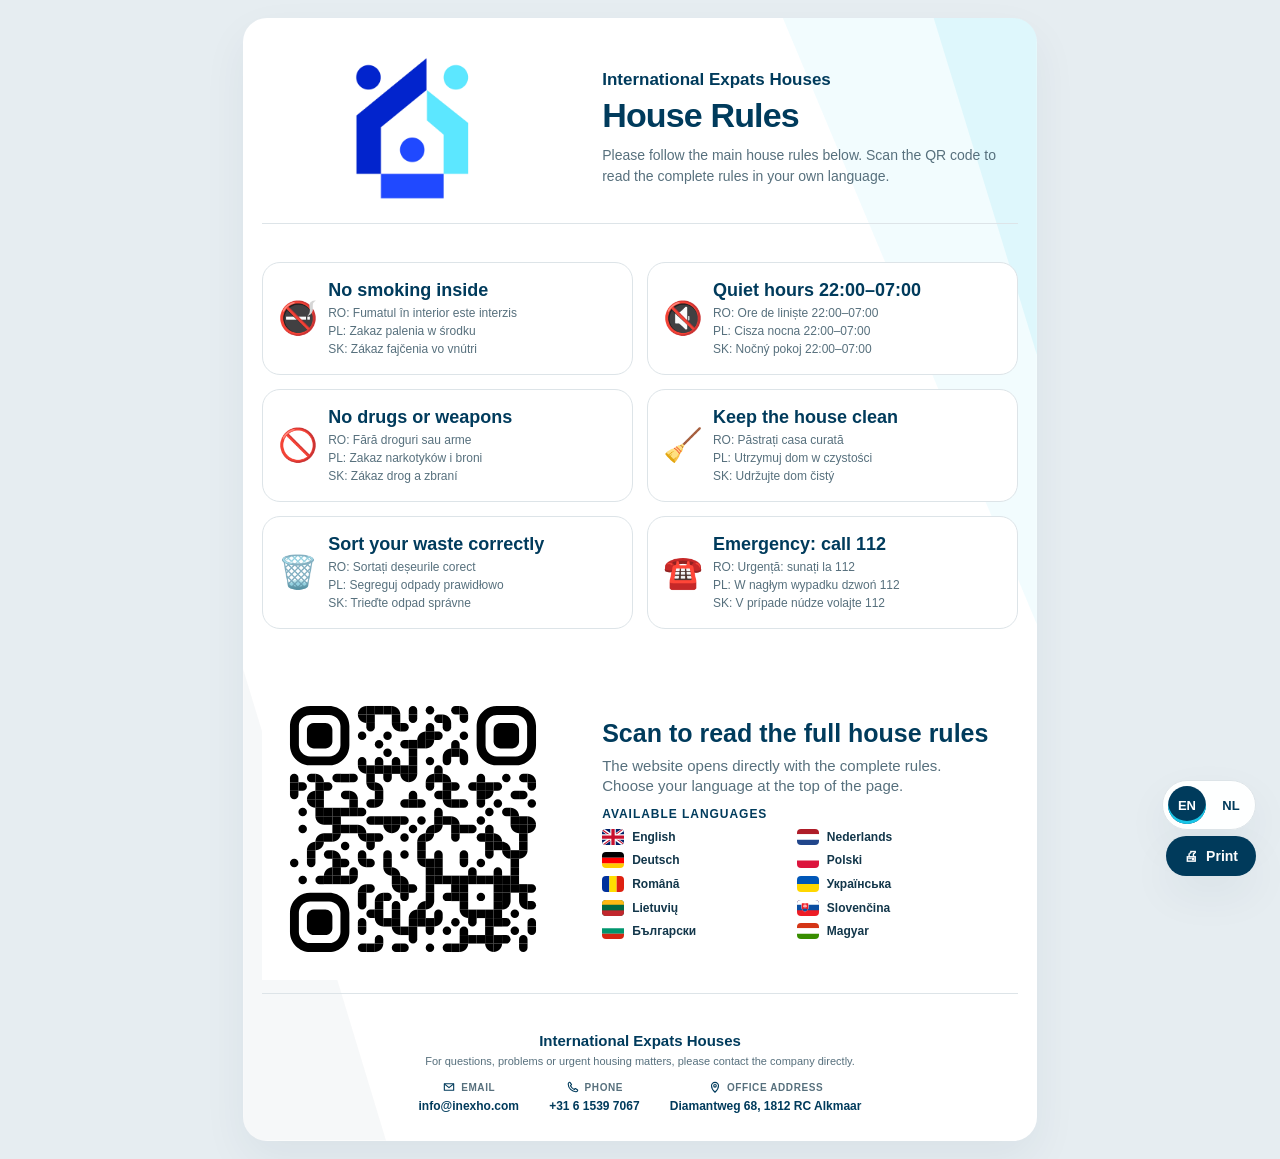
==== commit ba95fc09: "Restore compact poster cards and match the reference corner geometry" ====
--- a/poster.html
+++ b/poster.html
@@ -36,21 +36,45 @@
         color: var(--ink);
       }
       .sheet {
+        position: relative;
+        isolation: isolate;
         width: 210mm;
-        min-height: 297mm;
+        height: 297mm;
         margin: 18px auto;
-        /* Each pair of identical stops gives the corner cut a straight edge. */
-        background:
-          linear-gradient(to bottom left, rgb(25 198 232 / 7%) 50%, transparent 50%) top right / 32% 16% no-repeat,
-          linear-gradient(to bottom left, rgb(25 198 232 / 5%) 50%, transparent 50%) top right / 64% 25% no-repeat,
-          linear-gradient(to top right, rgb(0 59 92 / 4%) 50%, transparent 50%) bottom left / 57% 21% no-repeat,
-          var(--white);
+        background: var(--white);
         padding: 7mm 5mm;
         box-shadow: var(--shadow);
-        border-radius: 10px;
+        border-radius: 24px;
         display: flex;
         flex-direction: column;
+        justify-content: space-between;
         gap: 4mm;
+      }
+      .sheet::before,
+      .sheet::after,
+      .corner-accent {
+        position: absolute;
+        inset: 0;
+        z-index: -1;
+        border-radius: inherit;
+        pointer-events: none;
+      }
+      .sheet::before {
+        content: "";
+        background: var(--cyan);
+        opacity: 0.055;
+        clip-path: polygon(68% 0%, 100% 0%, 100% 54%);
+      }
+      .corner-accent {
+        background: var(--cyan);
+        opacity: 0.09;
+        clip-path: polygon(87% 0%, 100% 0%, 100% 30%);
+      }
+      .sheet::after {
+        content: "";
+        background: var(--navy);
+        opacity: 0.035;
+        clip-path: polygon(0% 58%, 18% 100%, 0% 100%);
       }
       .header,
       .qr-section {
@@ -58,26 +82,32 @@
         grid-template-columns: 80mm minmax(0, 1fr);
         column-gap: 10mm;
         align-items: center;
+        border-bottom: 1.2px solid var(--line);
+      }
+      .header {
+        padding-bottom: 3.2mm;
+      }
+      .qr-section {
+        padding: 2.8mm 0 3.5mm;
       }
       .logo-frame,
       .qr-box {
         width: 100%;
-        background: var(--white);
-        border: 1px solid var(--line);
-        border-radius: 9px;
         display: grid;
         place-items: center;
       }
       .logo-frame {
-        height: 46mm;
+        height: 44mm;
       }
       .logo {
         /* The square asset includes its own clear space around the mark. */
         display: block;
-        width: 100%;
+        width: auto;
+        max-width: 100%;
         height: 100%;
         min-height: 0;
         object-fit: contain;
+        transform: scale(1.16);
       }
       .company-name {
         margin: 0 0 2mm;
@@ -89,7 +119,7 @@
       .title {
         margin: 0;
         color: var(--navy);
-        font-size: 36px;
+        font-size: 34px;
         font-weight: 700;
         line-height: 1.05;
         letter-spacing: -0.025em;
@@ -103,7 +133,7 @@
       .rules-grid {
         display: grid;
         grid-template-columns: repeat(2, minmax(0, 1fr));
-        grid-auto-rows: minmax(35mm, auto);
+        grid-auto-rows: 30mm;
         gap: 3.6mm;
       }
       .rule-card {
@@ -111,10 +141,10 @@
         grid-template-columns: 38px minmax(0, 1fr);
         column-gap: 12px;
         align-items: center;
-        padding: 3mm 4mm;
+        padding: 2mm 4mm;
         background: var(--white);
         border: 1px solid var(--line);
-        border-radius: 9px;
+        border-radius: 18px;
       }
       .icon {
         text-align: center;
@@ -140,6 +170,7 @@
       }
       .qr-box {
         aspect-ratio: 1;
+        background: var(--white);
       }
       .qr-image {
         display: block;
@@ -179,9 +210,6 @@
         max-width: 92mm;
       }
       .footer {
-        margin-top: auto;
-        border-top: 1px solid var(--line);
-        padding-top: 3mm;
         text-align: center;
         color: var(--text-soft);
       }
@@ -200,14 +228,10 @@
       }
       .contact-list {
         display: grid;
-        grid-template-columns: repeat(3, minmax(0, 1fr));
+        grid-template-columns: repeat(3, max-content);
+        justify-content: center;
+        column-gap: 8mm;
         margin-top: 3mm;
-      }
-      .contact-item {
-        padding-inline: 2mm;
-      }
-      .contact-item + .contact-item {
-        border-inline-start: 1px solid var(--line);
       }
       .contact-label {
         display: flex;
@@ -233,6 +257,7 @@
       }
       .contact-value {
         display: block;
+        white-space: nowrap;
         margin-top: 1mm;
         color: var(--navy);
         font-size: 12px;
@@ -342,25 +367,17 @@
         border-radius: 4px;
         flex-shrink: 0;
       }
-      @media screen and (min-width: 1200px) {
-        .sheet {
-          transform: scale(1.18);
-          transform-origin: top center;
-        }
-        body {
-          padding-bottom: 220px; /* чтобы можно было прокрутить увеличенный лист */
-        }
-      }
       @media screen and (max-width: 900px) {
         body {
           padding: 14px 14px 96px;
         }
         .sheet {
           width: min(100%, 720px);
-          min-height: 0;
+          height: auto;
           margin: 0 auto;
           padding: 18px;
           gap: 18px;
+          border-radius: 18px;
         }
         .header,
         .qr-section {
@@ -422,9 +439,6 @@
         .contact-list {
           grid-template-columns: 1fr;
           row-gap: 12px;
-        }
-        .contact-item + .contact-item {
-          border: 0;
         }
         .poster-controls {
           right: max(12px, env(safe-area-inset-right));
@@ -467,6 +481,7 @@
   </head>
   <body>
     <main class="sheet">
+      <span class="corner-accent" aria-hidden="true"></span>
       <header class="header">
         <div class="logo-frame">
           <img
@@ -716,7 +731,7 @@
               </svg>
               <span data-i18n="addressLabel">Office address</span>
             </span>
-            <span class="contact-value">Diamantweg 68<br />1812 RC Alkmaar</span>
+            <span class="contact-value">Diamantweg 68, 1812 RC Alkmaar</span>
           </div>
         </div>
       </footer>
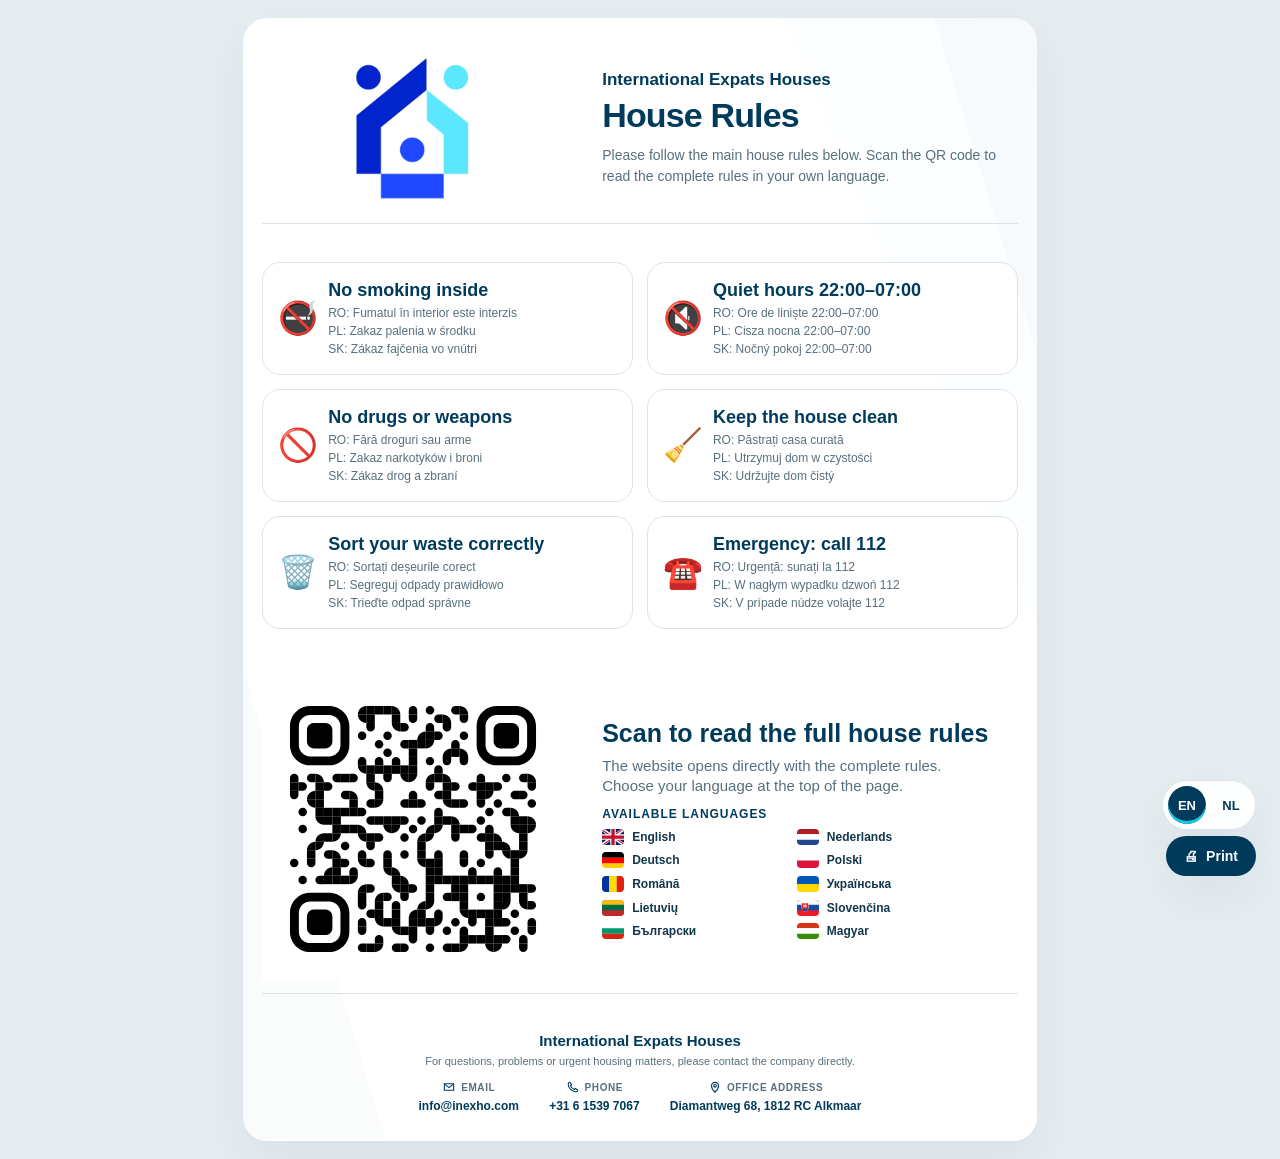
==== commit 0beb7d03: "Soften the three poster background accents" ====
--- a/poster.html
+++ b/poster.html
@@ -61,19 +61,19 @@
       }
       .sheet::before {
         content: "";
-        background: var(--cyan);
-        opacity: 0.055;
+        background: #f5fbfe;
+        opacity: 0.36;
         clip-path: polygon(68% 0%, 100% 0%, 100% 54%);
       }
       .corner-accent {
-        background: var(--cyan);
-        opacity: 0.09;
+        background: #e5eff3;
+        opacity: 0.24;
         clip-path: polygon(87% 0%, 100% 0%, 100% 30%);
       }
       .sheet::after {
         content: "";
-        background: var(--navy);
-        opacity: 0.035;
+        background: #e6edf1;
+        opacity: 0.2;
         clip-path: polygon(0% 58%, 18% 100%, 0% 100%);
       }
       .header,
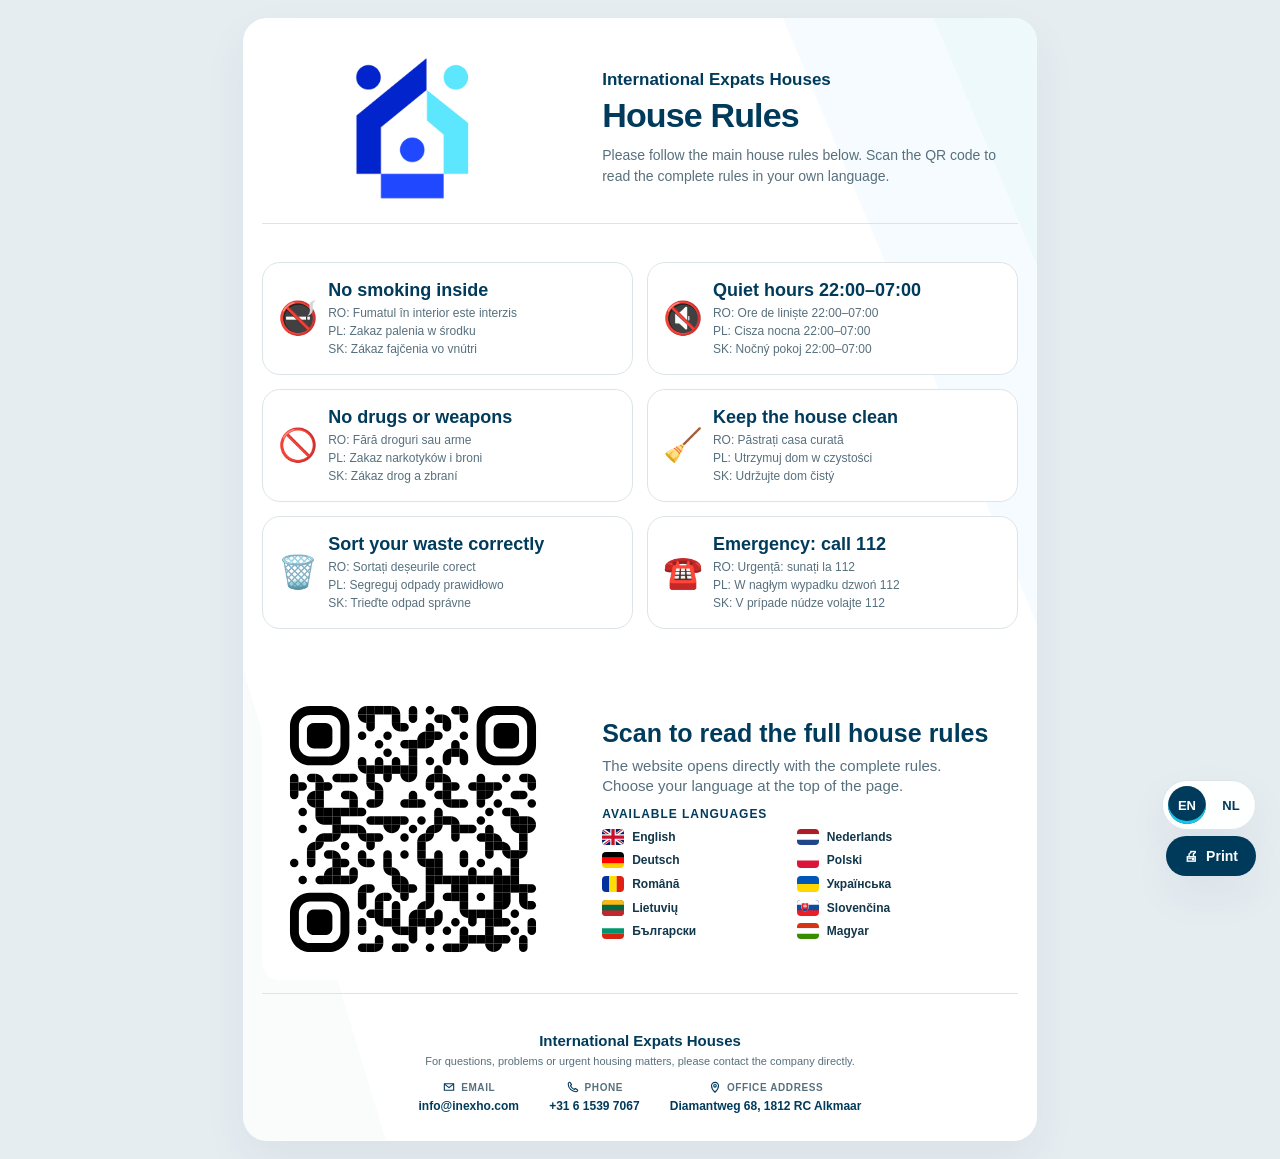
==== commit 4c3172b6: "Align the upper poster diagonals and round the QR background" ====
--- a/poster.html
+++ b/poster.html
@@ -62,13 +62,13 @@
       .sheet::before {
         content: "";
         background: #f5fbfe;
-        opacity: 0.36;
+        opacity: 1;
         clip-path: polygon(68% 0%, 100% 0%, 100% 54%);
       }
       .corner-accent {
-        background: #e5eff3;
-        opacity: 0.24;
-        clip-path: polygon(87% 0%, 100% 0%, 100% 30%);
+        background: #e8f7fc;
+        opacity: 0.5;
+        clip-path: polygon(87% 0%, 100% 0%, 100% 21.9375%);
       }
       .sheet::after {
         content: "";
@@ -171,6 +171,7 @@
       .qr-box {
         aspect-ratio: 1;
         background: var(--white);
+        border-radius: 18px;
       }
       .qr-image {
         display: block;
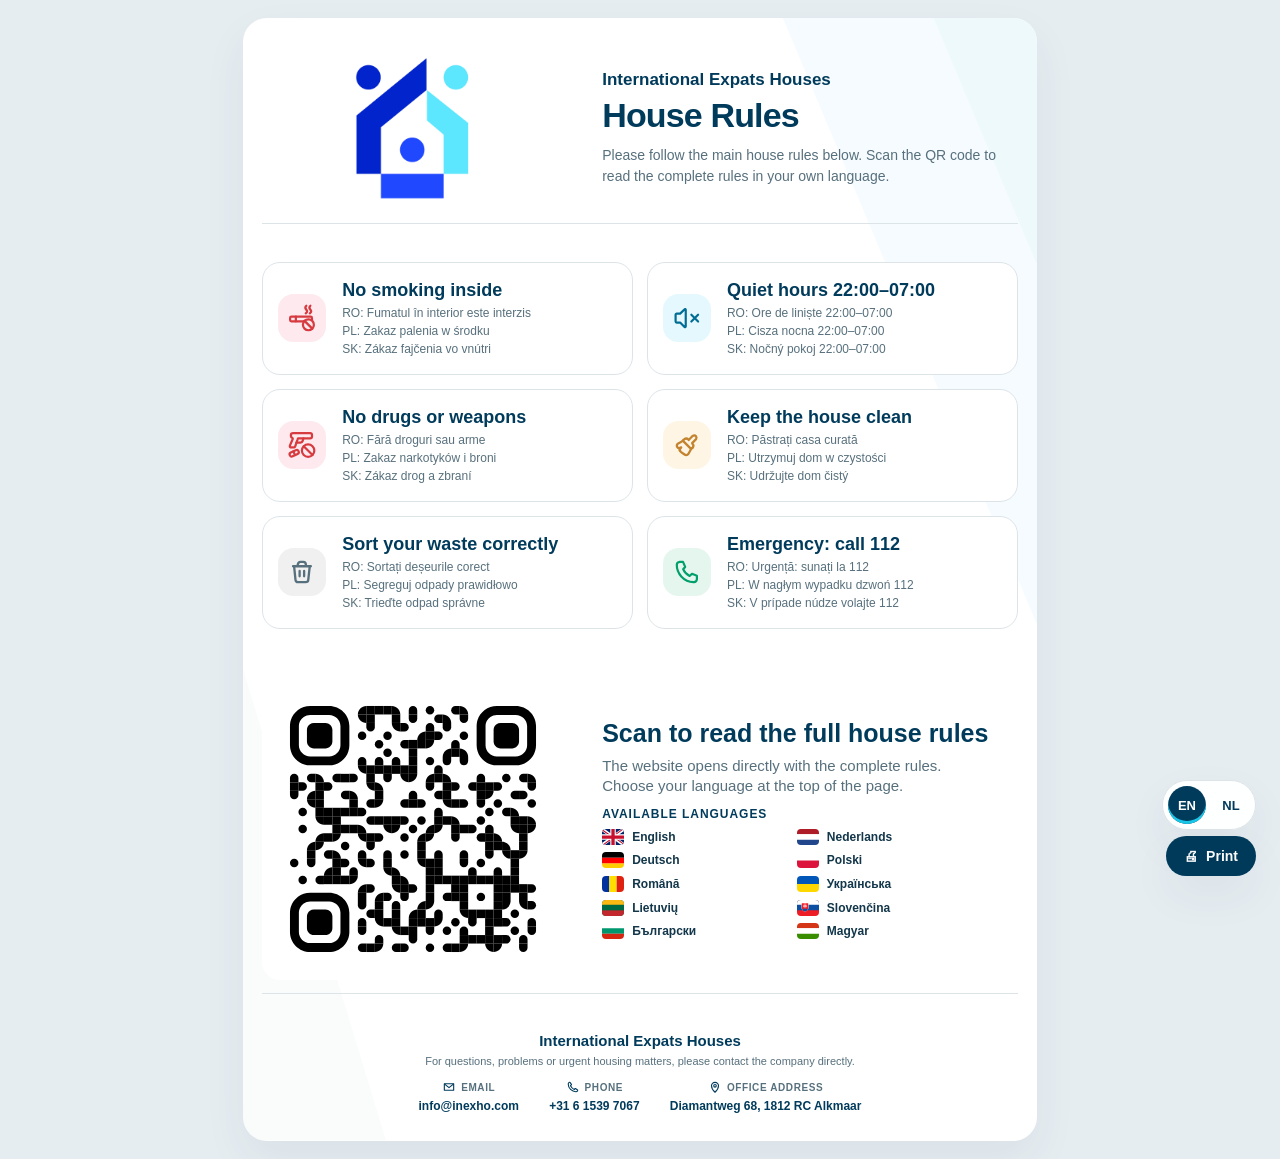
==== commit 51a7aa6f: "Use the supplied inline SVG icons for the six poster rules" ====
--- a/poster.html
+++ b/poster.html
@@ -138,18 +138,18 @@
       }
       .rule-card {
         display: grid;
-        grid-template-columns: 38px minmax(0, 1fr);
-        column-gap: 12px;
+        grid-template-columns: 48px minmax(0, 1fr);
+        column-gap: 16px;
         align-items: center;
         padding: 2mm 4mm;
         background: var(--white);
         border: 1px solid var(--line);
         border-radius: 18px;
       }
-      .icon {
-        text-align: center;
-        font-size: 32px;
-        line-height: 1;
+      .icon svg {
+        display: block;
+        width: 100%;
+        height: auto;
       }
       .rule-text {
         display: flex;
@@ -389,6 +389,12 @@
           grid-auto-rows: auto;
           gap: 12px;
         }
+        .rule-card {
+          grid-template-columns: 44px minmax(0, 1fr);
+          column-gap: 14px;
+          /* Keep the original text width as the cards reflow. */
+          padding-inline: calc(4mm - 4px);
+        }
         .languages {
           max-width: none;
         }
@@ -421,7 +427,7 @@
           grid-template-columns: minmax(0, 1fr);
         }
         .rule-card {
-          padding: 14px;
+          padding: 14px 10px;
         }
         .qr-box {
           width: min(100%, 320px);
@@ -502,7 +508,11 @@
       </header>
       <section class="rules-grid" aria-label="Main house rules">
         <div class="rule-card">
-          <span class="icon">🚭</span>
+          <span class="icon">
+            <svg xmlns="http://www.w3.org/2000/svg" viewBox="0 0 80 80" role="img" aria-label="no-smoking"><rect width="80" height="80" rx="26" fill="#FDE9EE"/>
+              <g transform="translate(40 40) scale(0.706068789) translate(-40.000000 -40.333333)"><g transform="scale(0.141346727143) translate(-21 -15)"><g fill="none" stroke="#D73B40" stroke-linecap="round" stroke-linejoin="round" stroke-width="37.0739579"><rect x="105.500" y="278.000" width="365.000" height="78.500" rx="22.000"/><path d="M201.500 278.000V356.500"/><path d="M376.000 105.500C312.500 164.000 439.000 177.500 366.500 234.000M444.000 105.500C380.500 164.000 507.000 177.500 434.500 234.000" transform="translate(0 -10)"/><circle cx="411.000" cy="413.500" r="91.500" fill="#FDE9EE"/><path d="M346.300 348.800L475.700 478.200"/></g></g>
+            </g></svg>
+          </span>
           <div class="rule-text">
             <span class="rule-main" data-i18n="smokingMain"
               >No smoking inside</span
@@ -520,7 +530,13 @@
         </div>
 
         <div class="rule-card">
-          <span class="icon">🔇</span>
+          <span class="icon">
+            <svg xmlns="http://www.w3.org/2000/svg" viewBox="0 0 80 80" role="img" aria-label="Quiet hours">
+              <title>Quiet hours</title>
+              <rect width="80" height="80" rx="26" fill="#E4F8FD"/>
+              <g fill="none" stroke="#006D95" stroke-width="3.650" stroke-linecap="round" stroke-linejoin="round"><path d="M36.150 25.300L28.550 32.700H23.250Q20.900 32.550 21.000 35.100V43.850Q20.600 48.200 23.700 47.650H28.550L35.900 55.000Q37.600 55.700 37.900 54.000V26.150Q37.150 24.400 36.200 25.300Z"/><path d="M47.250 34.550L58.500 45.850M58.450 34.550L47.250 45.850"/></g>
+            </svg>
+          </span>
           <div class="rule-text">
             <span class="rule-main" data-i18n="quietMain"
               >Quiet hours 22:00–07:00</span
@@ -538,7 +554,11 @@
         </div>
 
         <div class="rule-card">
-          <span class="icon">🚫</span>
+          <span class="icon">
+            <svg xmlns="http://www.w3.org/2000/svg" viewBox="0 0 80 80" role="img" aria-label="no-drugs-or-weapons"><rect width="80" height="80" rx="26" fill="#FDE9EE"/>
+              <g transform="translate(40 40) scale(0.764769068) translate(-39.541667 -43.083333)"><g transform="scale(0.141346727143) translate(-623 -15)"><g fill="none" stroke="#D73B40" stroke-linecap="round" stroke-linejoin="round" stroke-width="34.2283255"><path d="M765.500 138.000H1028.500Q1057.000 138.000 1057.000 166.500V189.000Q1057.000 217.500 1028.500 217.500H842.000Q837.500 217.500 833.500 236.000L796.500 345.000Q791.500 358.000 776.500 358.000H738.500Q708.000 358.000 716.000 330.000L760.000 226.500Q764.000 217.500 754.000 211.500L740.000 200.500Q732.000 194.500 732.000 181.500V164.000Q732.000 138.000 765.500 138.000Z"/><path d="M924.500 217.500L913.500 256.500Q906.500 281.500 880.000 281.500H816.500"/><g transform="translate(-19 8) rotate(-26.000 801.500 439.000)"><rect x="726.750" y="407.000" width="149.500" height="64.000" rx="32.000"/><path d="M801.500 407.000V471.000"/></g><circle cx="997.000" cy="405.800" r="96.000"/><path d="M929.118 337.918L1064.882 473.682"/></g></g>
+            </g></svg>
+          </span>
           <div class="rule-text">
             <span class="rule-main" data-i18n="drugsMain"
               >No drugs or weapons</span
@@ -556,7 +576,13 @@
         </div>
 
         <div class="rule-card">
-          <span class="icon">🧹</span>
+          <span class="icon">
+            <svg xmlns="http://www.w3.org/2000/svg" viewBox="0 0 80 80" role="img" aria-label="Keep clean">
+              <title>Keep clean</title>
+              <rect width="80" height="80" rx="26" fill="#FEF5E5"/>
+              <g fill="none" stroke="#C3832F" stroke-width="3.800" stroke-linecap="round" stroke-linejoin="round"><path d="M32.950 32.800L35.950 30.000Q39.150 27.900 42.300 30.900L42.800 31.700L49.200 25.000Q52.800 22.800 55.000 25.550Q56.600 27.550 55.100 30.200L48.600 36.800L49.050 38.100Q52.150 40.150 49.400 44.800L46.300 46.050Z"/><path d="M33.450 32.650C30.350 35.200 27.300 36.150 24.850 37.700Q21.750 39.850 24.100 44.050Q24.950 46.500 30.400 43.950L27.450 48.100Q27.700 49.050 29.650 51.400L34.700 55.000Q39.650 58.700 42.250 54.950L47.150 46.150"/></g>
+            </svg>
+          </span>
           <div class="rule-text">
             <span class="rule-main" data-i18n="cleanMain"
               >Keep the house clean</span
@@ -574,7 +600,13 @@
         </div>
 
         <div class="rule-card">
-          <span class="icon">🗑️</span>
+          <span class="icon">
+            <svg xmlns="http://www.w3.org/2000/svg" viewBox="0 0 80 80" role="img" aria-label="Sort waste">
+              <title>Sort waste</title>
+              <rect width="80" height="80" rx="26" fill="#F0F0F0"/>
+              <g fill="none" stroke="#57707D" stroke-width="3.850" stroke-linecap="round" stroke-linejoin="round"><path d="M25.050 30.450H54.750M32.950 30.200V27.550Q33.800 23.400 37.350 23.250H42.150Q46.350 23.400 46.500 27.900V30.200M26.800 30.350L29.200 53.450Q29.600 56.800 33.550 56.900H45.800Q50.300 56.800 50.400 53.350L52.800 31.300M36.050 38.250V47.250M43.550 38.250V47.250"/></g>
+            </svg>
+          </span>
           <div class="rule-text">
             <span class="rule-main" data-i18n="wasteMain"
               >Sort your waste correctly</span
@@ -592,7 +624,13 @@
         </div>
 
         <div class="rule-card">
-          <span class="icon">☎️</span>
+          <span class="icon">
+            <svg xmlns="http://www.w3.org/2000/svg" viewBox="0 0 80 80" role="img" aria-label="Emergency 112">
+              <title>Emergency 112</title>
+              <rect width="80" height="80" rx="26" fill="#E5F6EE"/>
+              <g fill="none" stroke="#009F6C" stroke-width="3.650" stroke-linecap="round" stroke-linejoin="round"><path d="M27.500 23.200H33.350L36.950 31.500L33.550 35.300Q36.600 42.800 44.400 46.600L48.300 42.950L56.500 46.200V52.350Q55.650 57.300 50.750 56.800C34.900 56.300 22.700 42.750 23.000 28.050Q23.050 23.900 27.800 23.200Z"/></g>
+            </svg>
+          </span>
           <div class="rule-text">
             <span class="rule-main" data-i18n="emergencyMain"
               >Emergency: call 112</span
